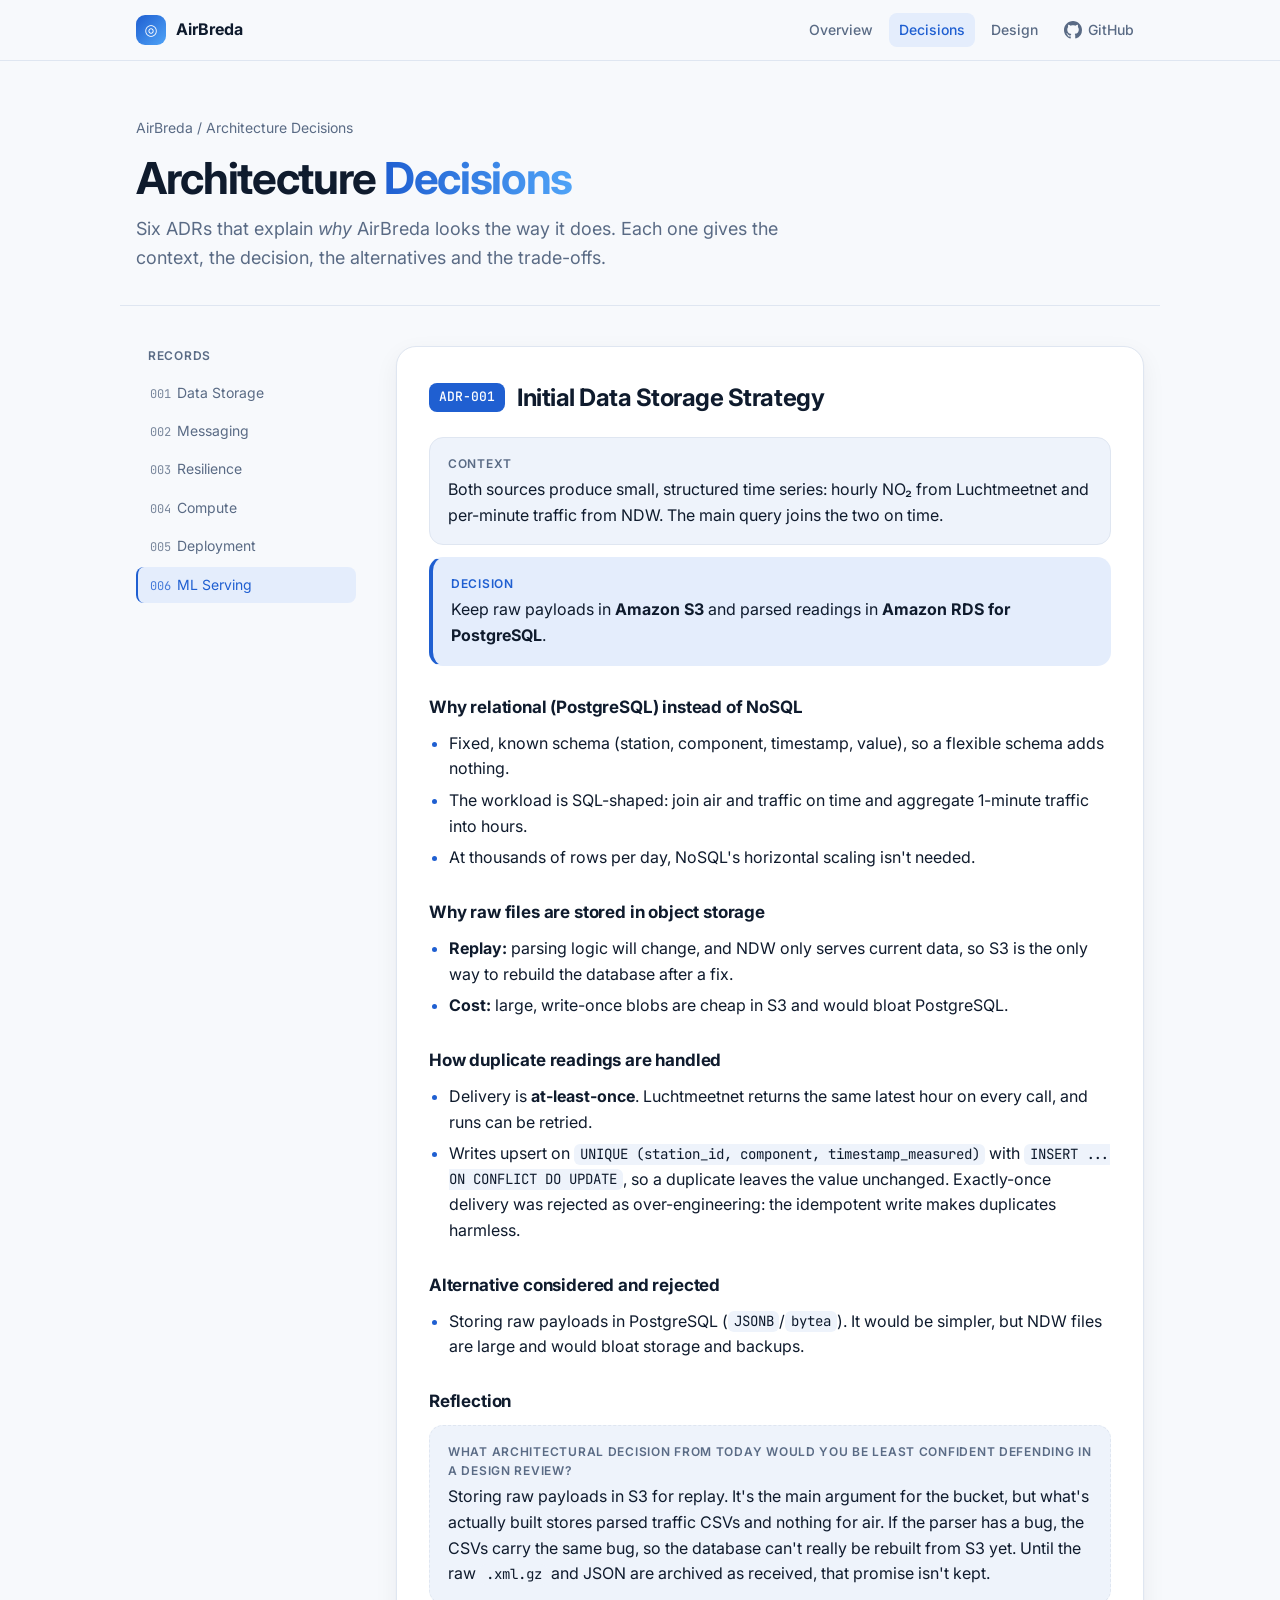
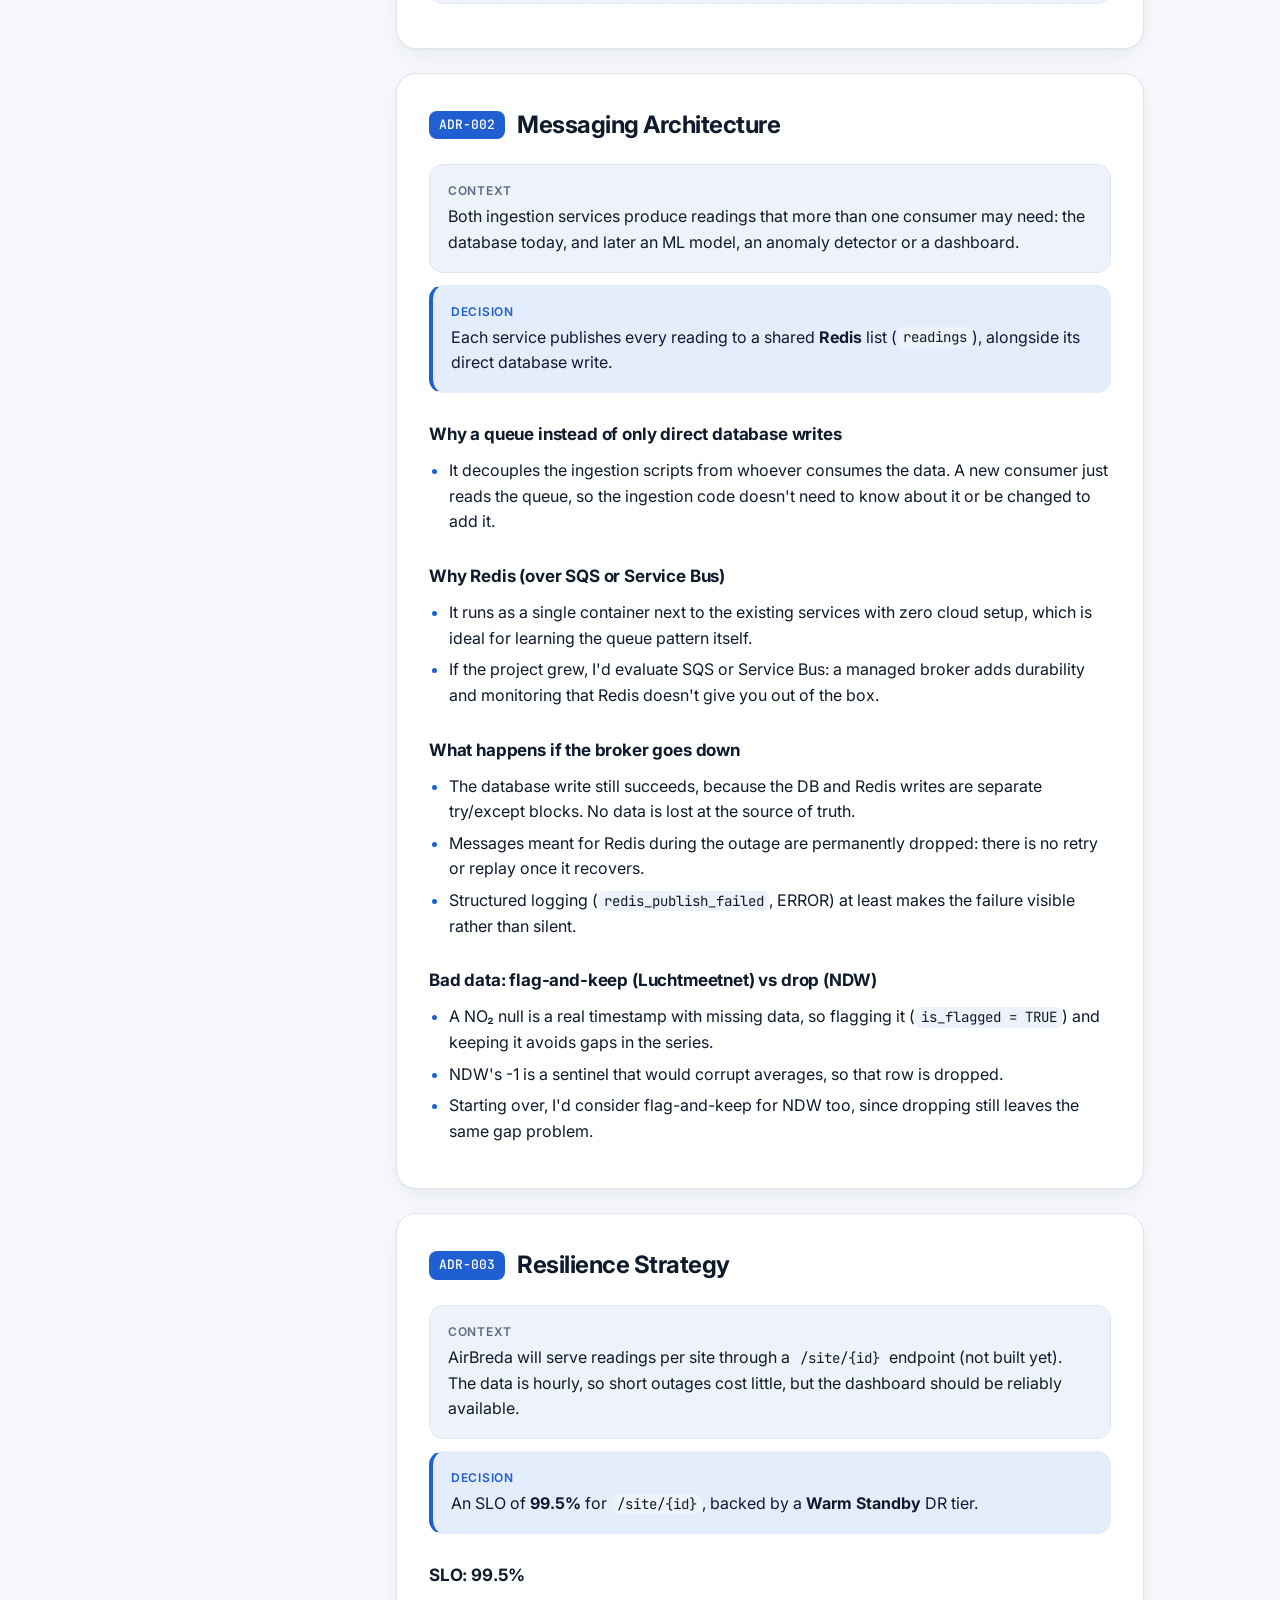
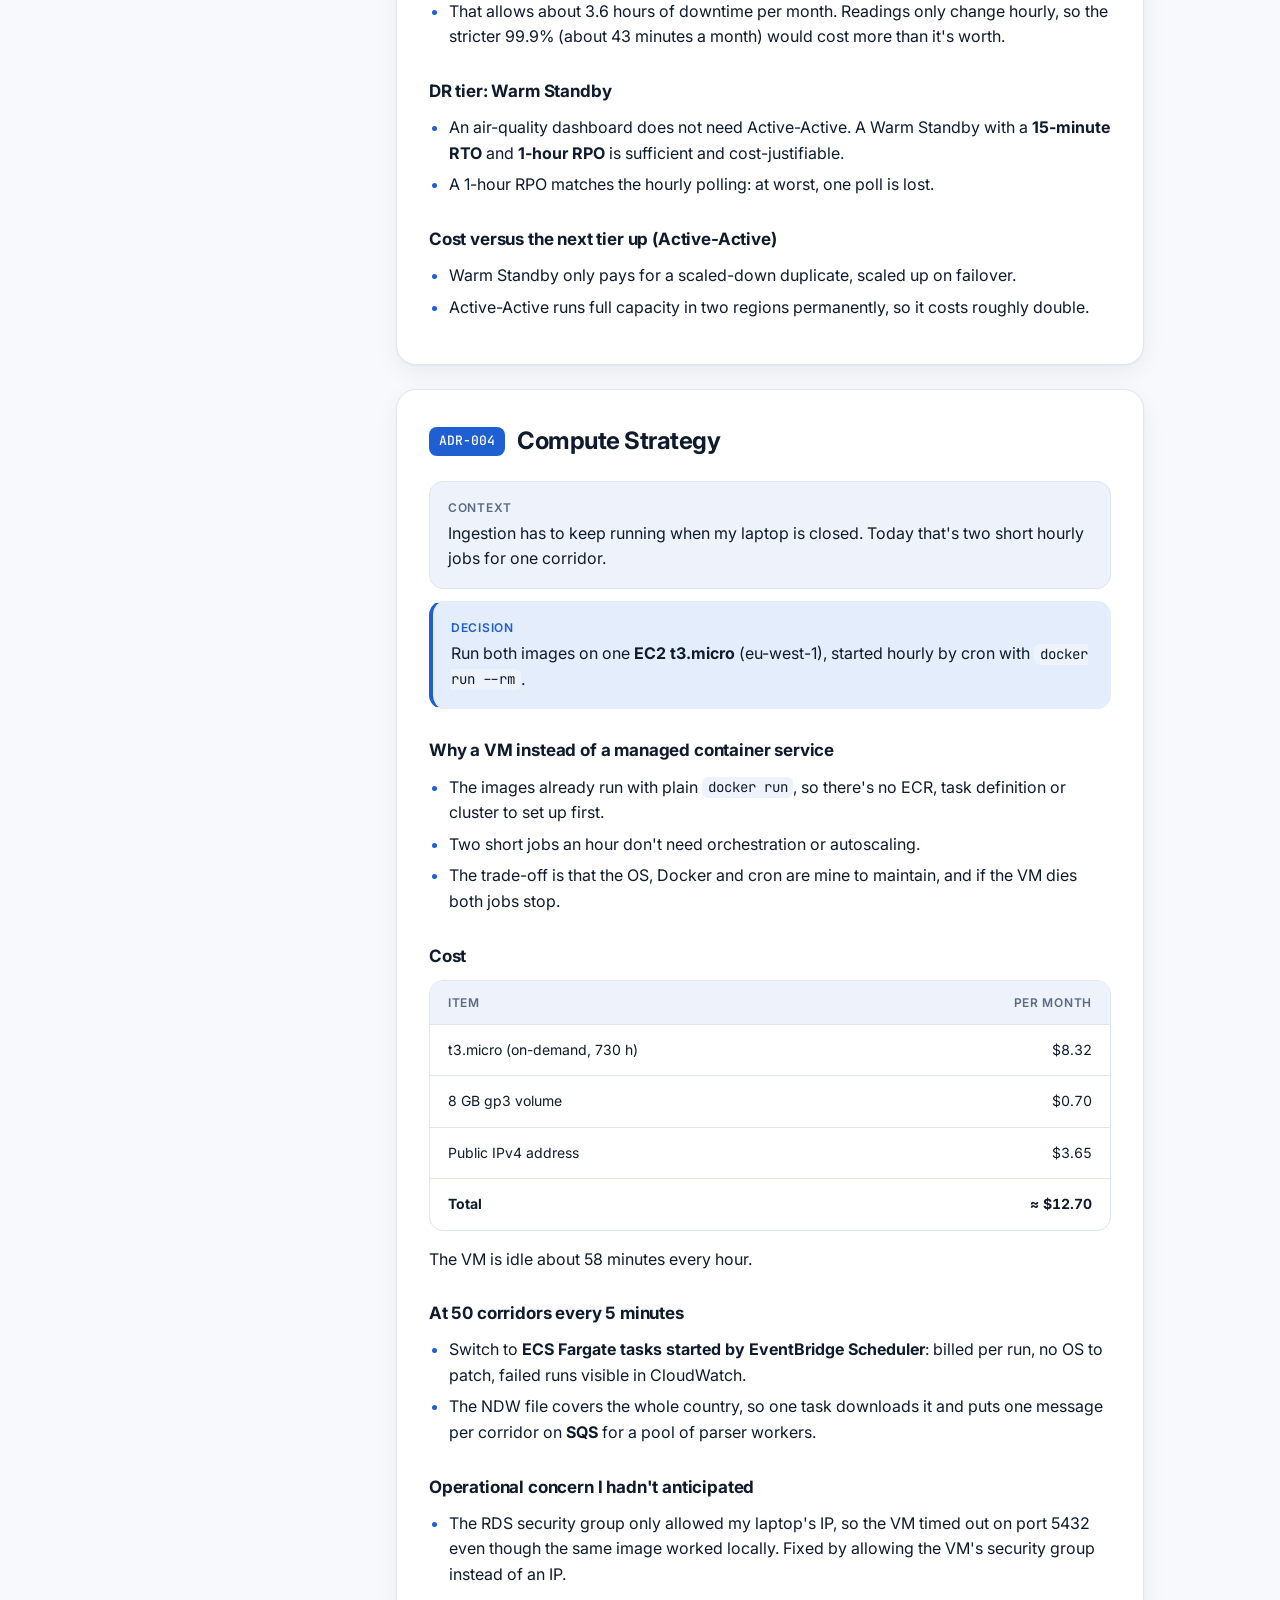
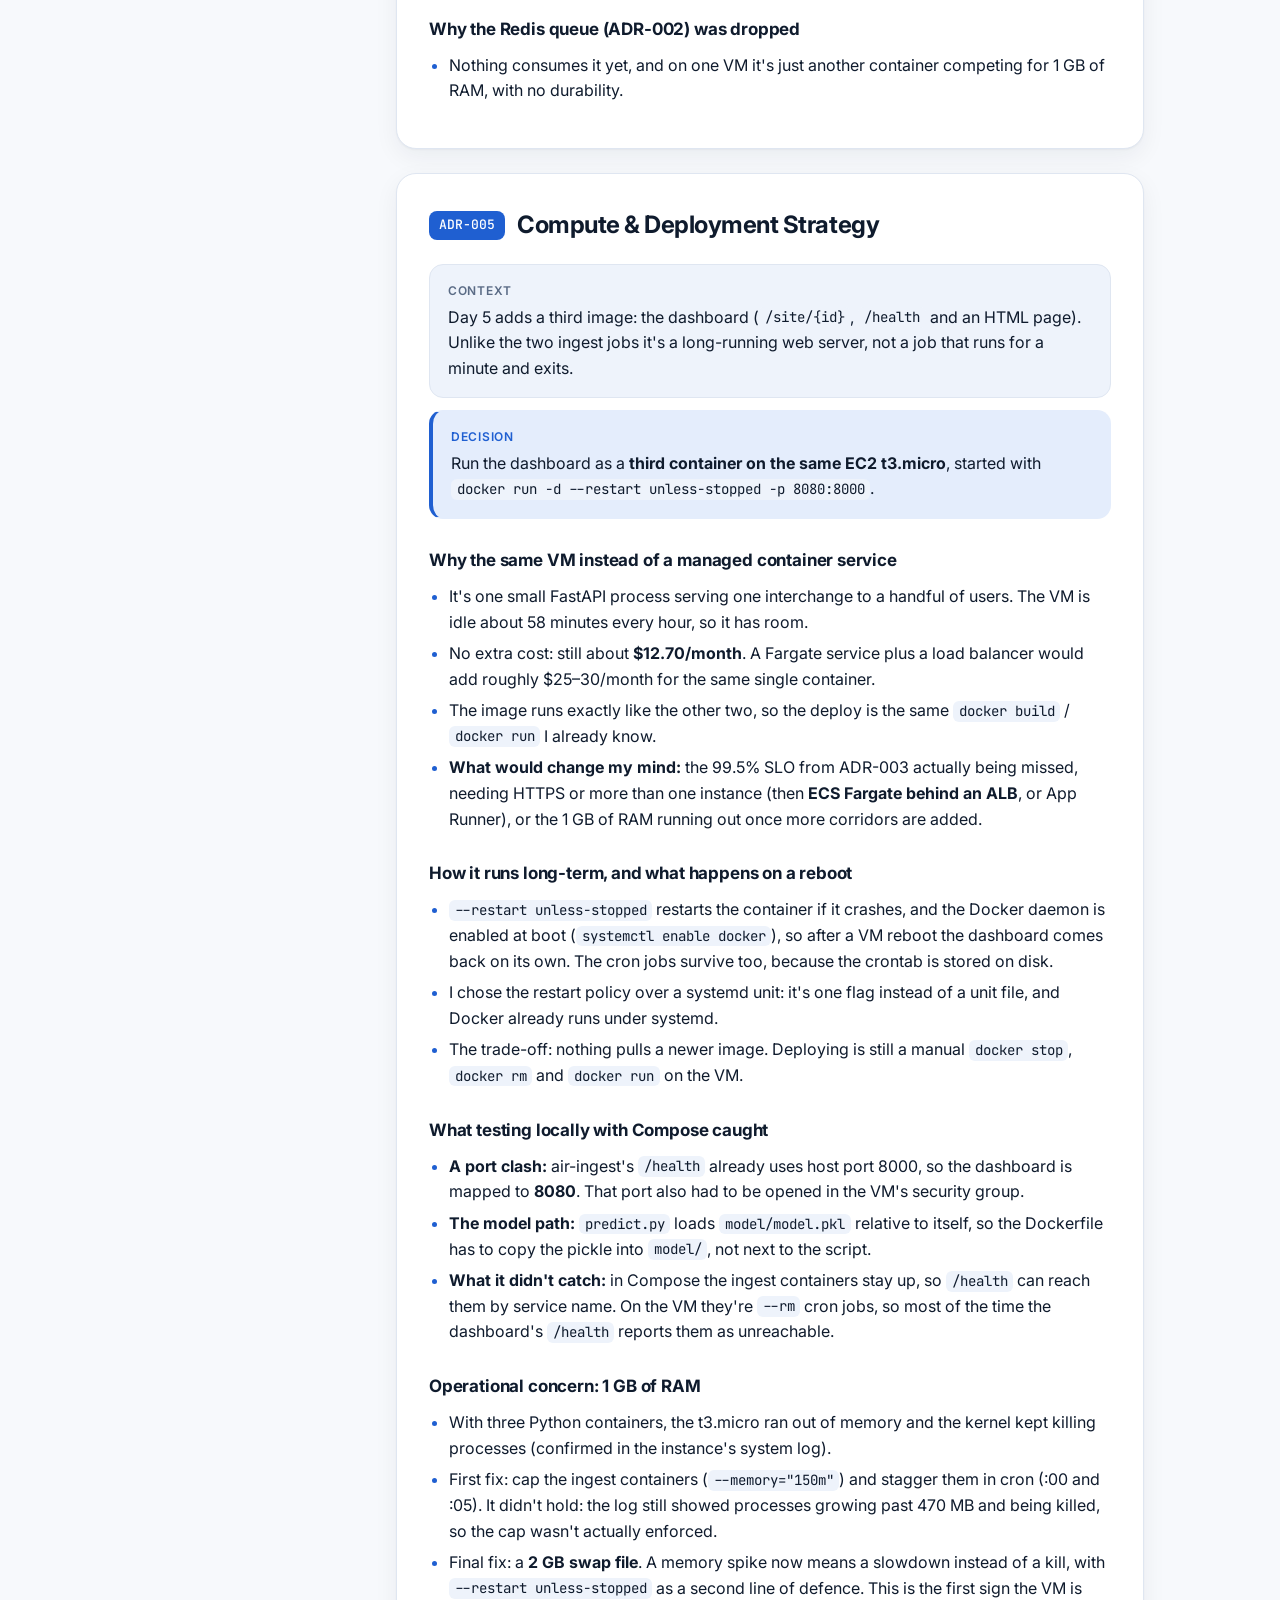
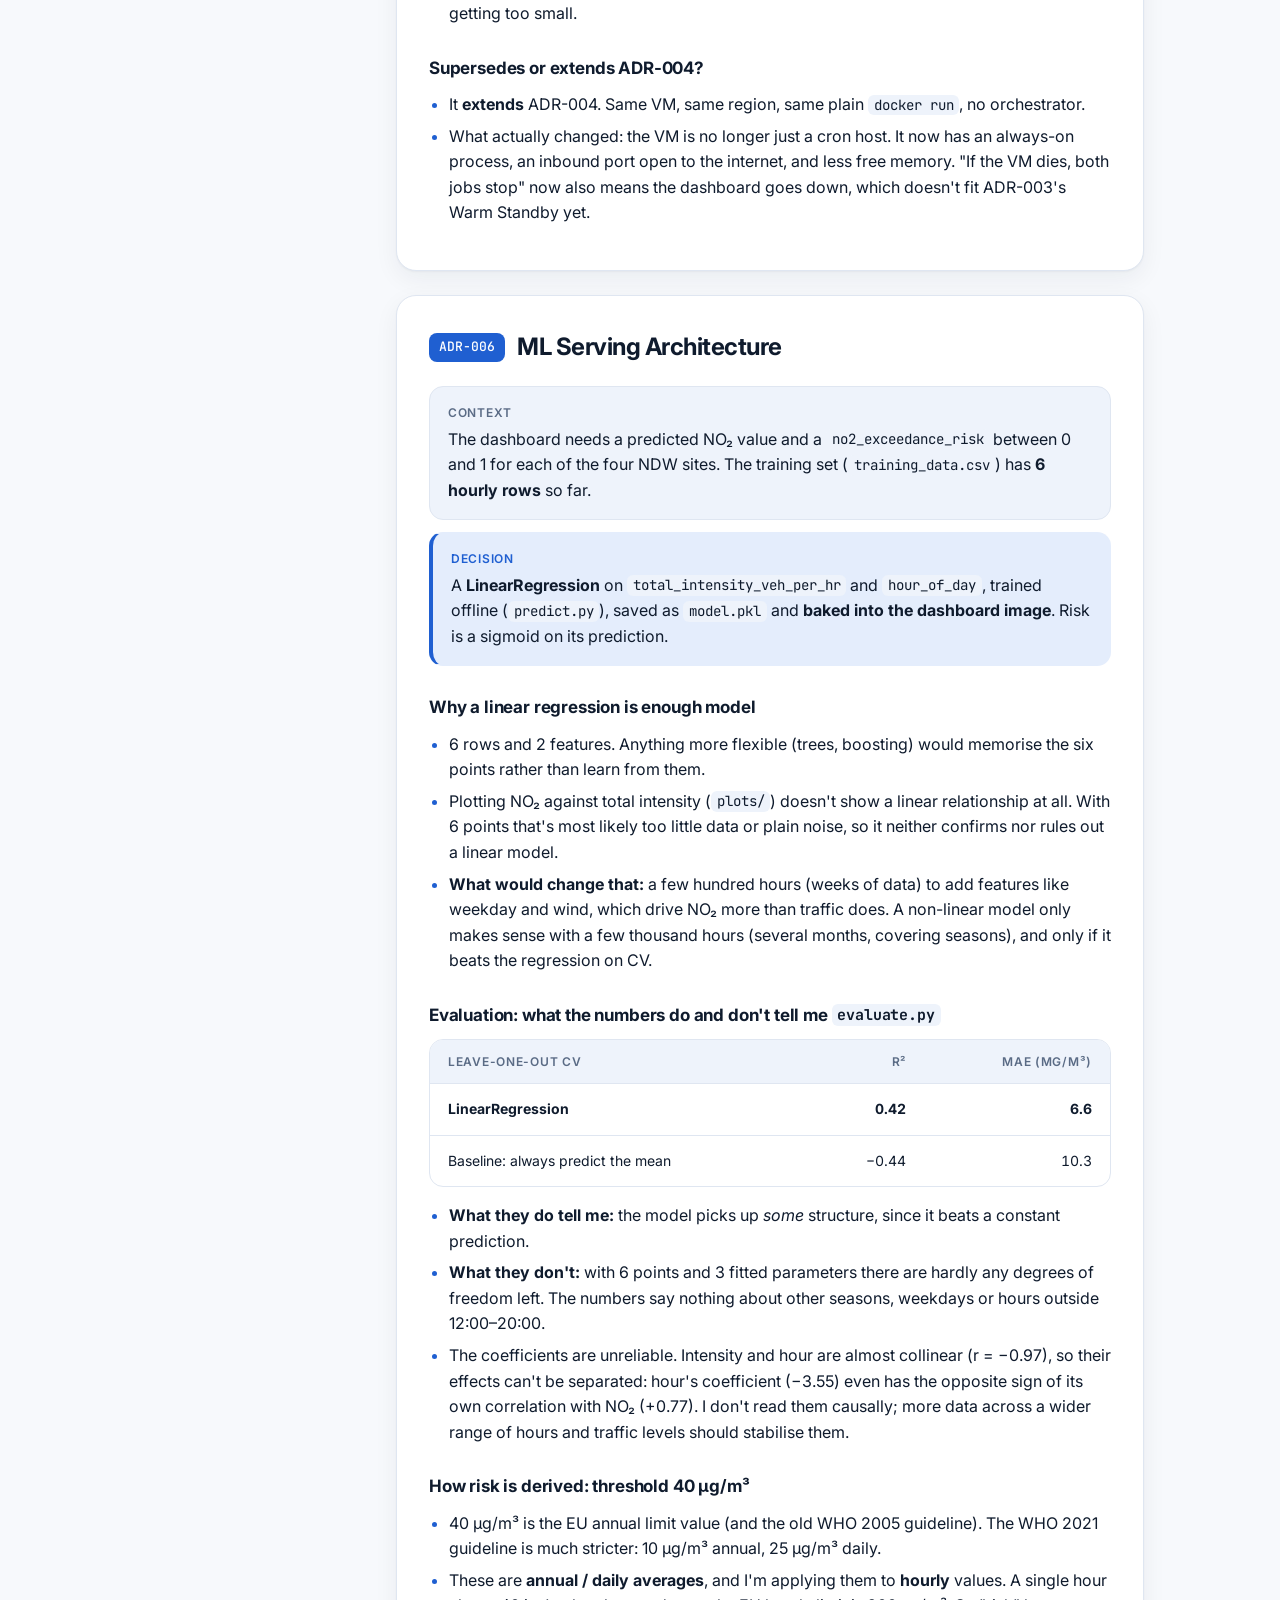
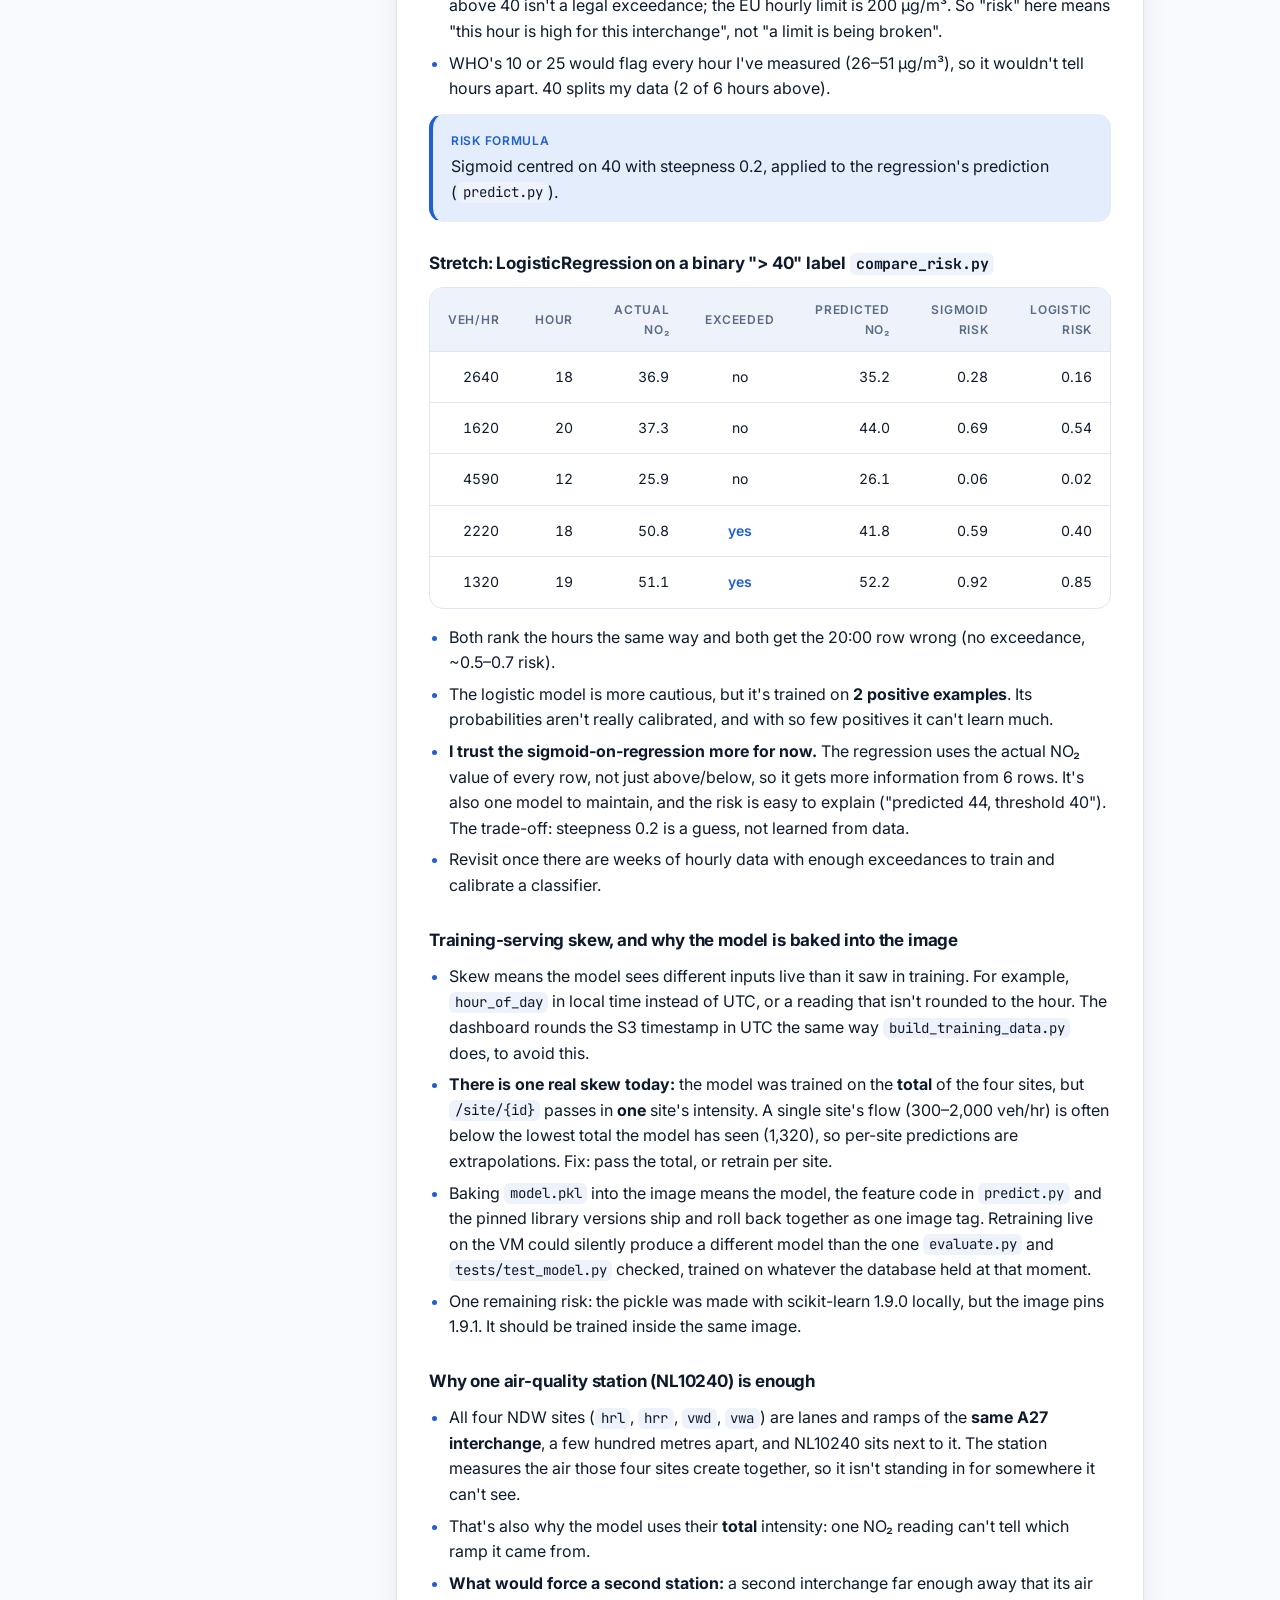
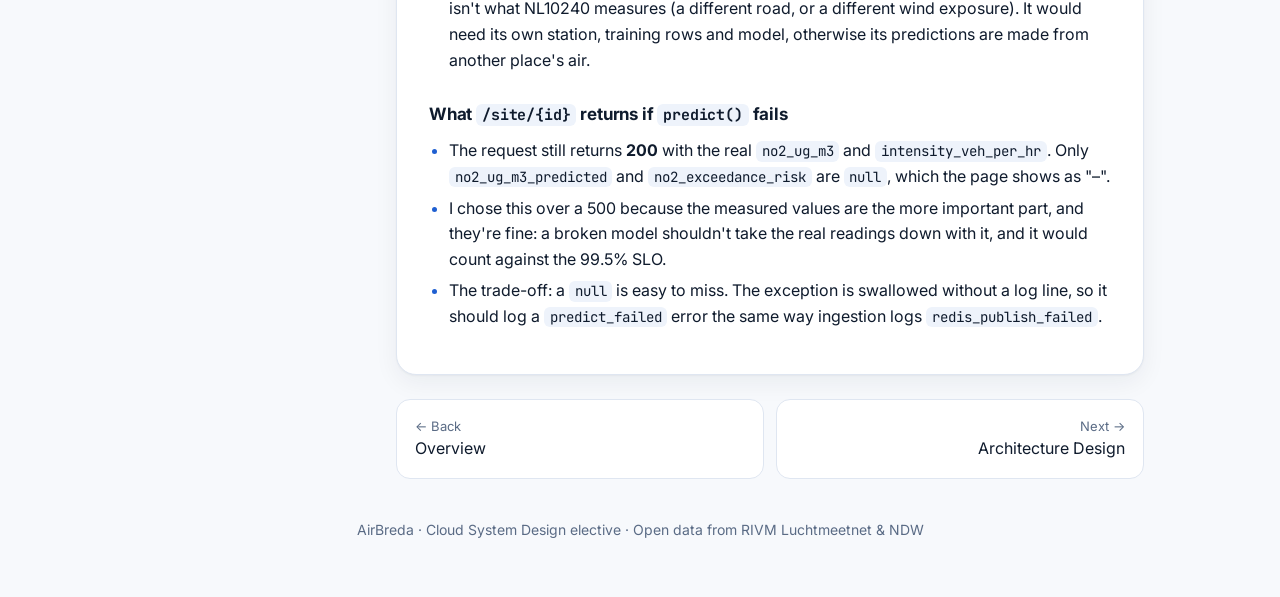
==== docs/architecture_descisions.html @ 3568130a "update docs" ====
<!doctype html>
<html lang="en">
<head>
  <meta charset="utf-8">
  <meta name="viewport" content="width=device-width, initial-scale=1">
  <title>AirBreda Architecture Decisions</title>
  <meta name="description" content="The six Architecture Decision Records behind AirBreda: storage, messaging, resilience, compute, deployment and ML serving.">
  <link rel="preconnect" href="https://fonts.googleapis.com">
  <link rel="preconnect" href="https://fonts.gstatic.com" crossorigin>
  <link href="https://fonts.googleapis.com/css2?family=Inter:wght@400;500;600;700&family=JetBrains+Mono:wght@400;500&display=swap" rel="stylesheet">
  <link rel="stylesheet" href="style.css">
</head>
<body>

<nav>
  <div class="wrap">
    <a class="brand" href="index.html"><span class="logo">◎</span> AirBreda</a>
    <div class="nav-links">
      <a class="hide-sm" href="index.html">Overview</a>
      <a class="hide-sm active" href="architecture_descisions.html">Decisions</a>
      <a class="hide-sm" href="architecture_design.html">Design</a>
      <a class="gh" href="https://github.com/SebastiaanBotter244915/system-design-cloud-platforms" aria-label="GitHub repository">
        <svg viewBox="0 0 16 16" aria-hidden="true"><path d="M8 0C3.58 0 0 3.58 0 8c0 3.54 2.29 6.53 5.47 7.59.4.07.55-.17.55-.38 0-.19-.01-.82-.01-1.49-2.01.37-2.53-.49-2.69-.94-.09-.23-.48-.94-.82-1.13-.28-.15-.68-.52-.01-.53.63-.01 1.08.58 1.23.82.72 1.21 1.87.87 2.33.66.07-.52.28-.87.51-1.07-1.78-.2-3.64-.89-3.64-3.95 0-.87.31-1.59.82-2.15-.08-.2-.36-1.02.08-2.12 0 0 .67-.21 2.2.82.64-.18 1.32-.27 2-.27.68 0 1.36.09 2 .27 1.53-1.04 2.2-.82 2.2-.82.44 1.1.16 1.92.08 2.12.51.56.82 1.27.82 2.15 0 3.07-1.87 3.75-3.65 3.95.29.25.54.73.54 1.48 0 1.07-.01 1.93-.01 2.2 0 .21.15.46.55.38A8.013 8.013 0 0016 8c0-4.42-3.58-8-8-8z"/></svg>
        GitHub
      </a>
    </div>
  </div>
</nav>

<header class="wrap page-hero">
  <div class="crumbs"><a href="index.html">AirBreda</a> / Architecture Decisions</div>
  <h1>Architecture <span>Decisions</span></h1>
  <p class="lede">Six ADRs that explain <em>why</em> AirBreda looks the way it does. Each one gives
    the context, the decision, the alternatives and the trade-offs.</p>
</header>

<main class="wrap layout">

  <aside class="toc">
    <p class="toc-title">Records</p>
    <a href="#adr-001"><span class="num">001</span>Data Storage</a>
    <a href="#adr-002"><span class="num">002</span>Messaging</a>
    <a href="#adr-003"><span class="num">003</span>Resilience</a>
    <a href="#adr-004"><span class="num">004</span>Compute</a>
    <a href="#adr-005"><span class="num">005</span>Deployment</a>
    <a href="#adr-006"><span class="num">006</span>ML Serving</a>
  </aside>

  <div>

    <!-- ADR-001 -->
    <article class="entry" id="adr-001">
      <div class="entry-head"><span class="badge">ADR-001</span><h2>Initial Data Storage Strategy</h2></div>

      <div class="callout"><span class="label">Context</span>
        Both sources produce small, structured time series: hourly NO₂ from Luchtmeetnet and per-minute
        traffic from NDW. The main query joins the two on time.</div>
      <div class="callout decision"><span class="label">Decision</span>
        Keep raw payloads in <b>Amazon S3</b> and parsed readings in <b>Amazon RDS for PostgreSQL</b>.</div>

      <h3>Why relational (PostgreSQL) instead of NoSQL</h3>
      <ul>
        <li>Fixed, known schema (station, component, timestamp, value), so a flexible schema adds nothing.</li>
        <li>The workload is SQL-shaped: join air and traffic on time and aggregate 1-minute traffic into hours.</li>
        <li>At thousands of rows per day, NoSQL's horizontal scaling isn't needed.</li>
      </ul>

      <h3>Why raw files are stored in object storage</h3>
      <ul>
        <li><b>Replay:</b> parsing logic will change, and NDW only serves current data, so S3 is the only way
          to rebuild the database after a fix.</li>
        <li><b>Cost:</b> large, write-once blobs are cheap in S3 and would bloat PostgreSQL.</li>
      </ul>

      <h3>How duplicate readings are handled</h3>
      <ul>
        <li>Delivery is <b>at-least-once</b>. Luchtmeetnet returns the same latest hour on every call, and runs
          can be retried.</li>
        <li>Writes upsert on <code>UNIQUE (station_id, component, timestamp_measured)</code> with
          <code>INSERT ... ON CONFLICT DO UPDATE</code>, so a duplicate leaves the value unchanged. Exactly-once
          delivery was rejected as over-engineering: the idempotent write makes duplicates harmless.</li>
      </ul>

      <h3>Alternative considered and rejected</h3>
      <ul>
        <li>Storing raw payloads in PostgreSQL (<code>JSONB</code>/<code>bytea</code>). It would be simpler, but
          NDW files are large and would bloat storage and backups.</li>
      </ul>

      <h3>Reflection</h3>
      <div class="callout reflect"><span class="label">What architectural decision from today would you be least confident defending in a design review?</span>
        Storing raw payloads in S3 for replay. It's the main argument for the bucket, but what's actually built
        stores parsed traffic CSVs and nothing for air. If the parser has a bug, the CSVs carry the same bug, so
        the database can't really be rebuilt from S3 yet. Until the raw <code>.xml.gz</code> and JSON are
        archived as received, that promise isn't kept.</div>
    </article>

    <!-- ADR-002 -->
    <article class="entry" id="adr-002">
      <div class="entry-head"><span class="badge">ADR-002</span><h2>Messaging Architecture</h2></div>

      <div class="callout"><span class="label">Context</span>
        Both ingestion services produce readings that more than one consumer may need: the database today,
        and later an ML model, an anomaly detector or a dashboard.</div>
      <div class="callout decision"><span class="label">Decision</span>
        Each service publishes every reading to a shared <b>Redis</b> list (<code>readings</code>), alongside
        its direct database write.</div>

      <h3>Why a queue instead of only direct database writes</h3>
      <ul>
        <li>It decouples the ingestion scripts from whoever consumes the data. A new consumer just reads the
          queue, so the ingestion code doesn't need to know about it or be changed to add it.</li>
      </ul>

      <h3>Why Redis (over SQS or Service Bus)</h3>
      <ul>
        <li>It runs as a single container next to the existing services with zero cloud setup, which is ideal
          for learning the queue pattern itself.</li>
        <li>If the project grew, I'd evaluate SQS or Service Bus: a managed broker adds durability and
          monitoring that Redis doesn't give you out of the box.</li>
      </ul>

      <h3>What happens if the broker goes down</h3>
      <ul>
        <li>The database write still succeeds, because the DB and Redis writes are separate try/except blocks.
          No data is lost at the source of truth.</li>
        <li>Messages meant for Redis during the outage are permanently dropped: there is no retry or replay once
          it recovers.</li>
        <li>Structured logging (<code>redis_publish_failed</code>, ERROR) at least makes the failure visible
          rather than silent.</li>
      </ul>

      <h3>Bad data: flag-and-keep (Luchtmeetnet) vs drop (NDW)</h3>
      <ul>
        <li>A NO₂ null is a real timestamp with missing data, so flagging it (<code>is_flagged = TRUE</code>)
          and keeping it avoids gaps in the series.</li>
        <li>NDW's -1 is a sentinel that would corrupt averages, so that row is dropped.</li>
        <li>Starting over, I'd consider flag-and-keep for NDW too, since dropping still leaves the same gap
          problem.</li>
      </ul>
    </article>

    <!-- ADR-003 -->
    <article class="entry" id="adr-003">
      <div class="entry-head"><span class="badge">ADR-003</span><h2>Resilience Strategy</h2></div>

      <div class="callout"><span class="label">Context</span>
        AirBreda will serve readings per site through a <code>/site/{id}</code> endpoint (not built yet). The
        data is hourly, so short outages cost little, but the dashboard should be reliably available.</div>
      <div class="callout decision"><span class="label">Decision</span>
        An SLO of <b>99.5%</b> for <code>/site/{id}</code>, backed by a <b>Warm Standby</b> DR tier.</div>

      <h3>SLO: 99.5%</h3>
      <ul>
        <li>That allows about 3.6 hours of downtime per month. Readings only change hourly, so the stricter
          99.9% (about 43 minutes a month) would cost more than it's worth.</li>
      </ul>

      <h3>DR tier: Warm Standby</h3>
      <ul>
        <li>An air-quality dashboard does not need Active-Active. A Warm Standby with a <b>15-minute RTO</b> and
          <b>1-hour RPO</b> is sufficient and cost-justifiable.</li>
        <li>A 1-hour RPO matches the hourly polling: at worst, one poll is lost.</li>
      </ul>

      <h3>Cost versus the next tier up (Active-Active)</h3>
      <ul>
        <li>Warm Standby only pays for a scaled-down duplicate, scaled up on failover.</li>
        <li>Active-Active runs full capacity in two regions permanently, so it costs roughly double.</li>
      </ul>
    </article>

    <!-- ADR-004 -->
    <article class="entry" id="adr-004">
      <div class="entry-head"><span class="badge">ADR-004</span><h2>Compute Strategy</h2></div>

      <div class="callout"><span class="label">Context</span>
        Ingestion has to keep running when my laptop is closed. Today that's two short hourly jobs for one
        corridor.</div>
      <div class="callout decision"><span class="label">Decision</span>
        Run both images on one <b>EC2 t3.micro</b> (eu-west-1), started hourly by cron with
        <code>docker run --rm</code>.</div>

      <h3>Why a VM instead of a managed container service</h3>
      <ul>
        <li>The images already run with plain <code>docker run</code>, so there's no ECR, task definition or
          cluster to set up first.</li>
        <li>Two short jobs an hour don't need orchestration or autoscaling.</li>
        <li>The trade-off is that the OS, Docker and cron are mine to maintain, and if the VM dies both jobs
          stop.</li>
      </ul>

      <h3>Cost</h3>
      <div class="table-wrap">
        <table>
          <thead><tr><th>Item</th><th class="r">Per month</th></tr></thead>
          <tbody>
            <tr><td>t3.micro (on-demand, 730 h)</td><td class="r">$8.32</td></tr>
            <tr><td>8 GB gp3 volume</td><td class="r">$0.70</td></tr>
            <tr><td>Public IPv4 address</td><td class="r">$3.65</td></tr>
            <tr><td><b>Total</b></td><td class="r"><b>≈ $12.70</b></td></tr>
          </tbody>
        </table>
      </div>
      <p>The VM is idle about 58 minutes every hour.</p>

      <h3>At 50 corridors every 5 minutes</h3>
      <ul>
        <li>Switch to <b>ECS Fargate tasks started by EventBridge Scheduler</b>: billed per run, no OS to patch,
          failed runs visible in CloudWatch.</li>
        <li>The NDW file covers the whole country, so one task downloads it and puts one message per corridor on
          <b>SQS</b> for a pool of parser workers.</li>
      </ul>

      <h3>Operational concern I hadn't anticipated</h3>
      <ul>
        <li>The RDS security group only allowed my laptop's IP, so the VM timed out on port 5432 even though the
          same image worked locally. Fixed by allowing the VM's security group instead of an IP.</li>
      </ul>

      <h3>Why the Redis queue (ADR-002) was dropped</h3>
      <ul>
        <li>Nothing consumes it yet, and on one VM it's just another container competing for 1 GB of RAM, with
          no durability.</li>
      </ul>
    </article>

    <!-- ADR-005 -->
    <article class="entry" id="adr-005">
      <div class="entry-head"><span class="badge">ADR-005</span><h2>Compute &amp; Deployment Strategy</h2></div>

      <div class="callout"><span class="label">Context</span>
        Day 5 adds a third image: the dashboard (<code>/site/{id}</code>, <code>/health</code> and an HTML
        page). Unlike the two ingest jobs it's a long-running web server, not a job that runs for a minute and
        exits.</div>
      <div class="callout decision"><span class="label">Decision</span>
        Run the dashboard as a <b>third container on the same EC2 t3.micro</b>, started with
        <code>docker run -d --restart unless-stopped -p 8080:8000</code>.</div>

      <h3>Why the same VM instead of a managed container service</h3>
      <ul>
        <li>It's one small FastAPI process serving one interchange to a handful of users. The VM is idle about
          58 minutes every hour, so it has room.</li>
        <li>No extra cost: still about <b>$12.70/month</b>. A Fargate service plus a load balancer would add
          roughly $25–30/month for the same single container.</li>
        <li>The image runs exactly like the other two, so the deploy is the same <code>docker build</code> /
          <code>docker run</code> I already know.</li>
        <li><b>What would change my mind:</b> the 99.5% SLO from ADR-003 actually being missed, needing HTTPS or
          more than one instance (then <b>ECS Fargate behind an ALB</b>, or App Runner), or the 1 GB of RAM
          running out once more corridors are added.</li>
      </ul>

      <h3>How it runs long-term, and what happens on a reboot</h3>
      <ul>
        <li><code>--restart unless-stopped</code> restarts the container if it crashes, and the Docker daemon is
          enabled at boot (<code>systemctl enable docker</code>), so after a VM reboot the dashboard comes back on
          its own. The cron jobs survive too, because the crontab is stored on disk.</li>
        <li>I chose the restart policy over a systemd unit: it's one flag instead of a unit file, and Docker
          already runs under systemd.</li>
        <li>The trade-off: nothing pulls a newer image. Deploying is still a manual <code>docker stop</code>,
          <code>docker rm</code> and <code>docker run</code> on the VM.</li>
      </ul>

      <h3>What testing locally with Compose caught</h3>
      <ul>
        <li><b>A port clash:</b> air-ingest's <code>/health</code> already uses host port 8000, so the dashboard
          is mapped to <b>8080</b>. That port also had to be opened in the VM's security group.</li>
        <li><b>The model path:</b> <code>predict.py</code> loads <code>model/model.pkl</code> relative to itself,
          so the Dockerfile has to copy the pickle into <code>model/</code>, not next to the script.</li>
        <li><b>What it didn't catch:</b> in Compose the ingest containers stay up, so <code>/health</code> can
          reach them by service name. On the VM they're <code>--rm</code> cron jobs, so most of the time the
          dashboard's <code>/health</code> reports them as unreachable.</li>
      </ul>

      <h3>Operational concern: 1 GB of RAM</h3>
      <ul>
        <li>With three Python containers, the t3.micro ran out of memory and the kernel kept killing processes
          (confirmed in the instance's system log).</li>
        <li>First fix: cap the ingest containers (<code>--memory="150m"</code>) and stagger them in cron (:00 and
          :05). It didn't hold: the log still showed processes growing past 470 MB and being killed, so the cap
          wasn't actually enforced.</li>
        <li>Final fix: a <b>2 GB swap file</b>. A memory spike now means a slowdown instead of a kill, with
          <code>--restart unless-stopped</code> as a second line of defence. This is the first sign the VM is
          getting too small.</li>
      </ul>

      <h3>Supersedes or extends ADR-004?</h3>
      <ul>
        <li>It <b>extends</b> ADR-004. Same VM, same region, same plain <code>docker run</code>, no
          orchestrator.</li>
        <li>What actually changed: the VM is no longer just a cron host. It now has an always-on process, an
          inbound port open to the internet, and less free memory. "If the VM dies, both jobs stop" now also
          means the dashboard goes down, which doesn't fit ADR-003's Warm Standby yet.</li>
      </ul>
    </article>

    <!-- ADR-006 -->
    <article class="entry" id="adr-006">
      <div class="entry-head"><span class="badge">ADR-006</span><h2>ML Serving Architecture</h2></div>

      <div class="callout"><span class="label">Context</span>
        The dashboard needs a predicted NO₂ value and a <code>no2_exceedance_risk</code> between 0 and 1 for
        each of the four NDW sites. The training set (<code>training_data.csv</code>) has <b>6 hourly rows</b>
        so far.</div>
      <div class="callout decision"><span class="label">Decision</span>
        A <b>LinearRegression</b> on <code>total_intensity_veh_per_hr</code> and <code>hour_of_day</code>,
        trained offline (<code>predict.py</code>), saved as <code>model.pkl</code> and <b>baked into the
        dashboard image</b>. Risk is a sigmoid on its prediction.</div>

      <h3>Why a linear regression is enough model</h3>
      <ul>
        <li>6 rows and 2 features. Anything more flexible (trees, boosting) would memorise the six points rather
          than learn from them.</li>
        <li>Plotting NO₂ against total intensity (<code>plots/</code>) doesn't show a linear relationship at all.
          With 6 points that's most likely too little data or plain noise, so it neither confirms nor rules out a
          linear model.</li>
        <li><b>What would change that:</b> a few hundred hours (weeks of data) to add features like weekday and
          wind, which drive NO₂ more than traffic does. A non-linear model only makes sense with a few thousand
          hours (several months, covering seasons), and only if it beats the regression on CV.</li>
      </ul>

      <h3>Evaluation: what the numbers do and don't tell me <code>evaluate.py</code></h3>
      <div class="table-wrap">
        <table>
          <thead><tr><th>Leave-one-out CV</th><th class="r">R²</th><th class="r">MAE (µg/m³)</th></tr></thead>
          <tbody>
            <tr><td><b>LinearRegression</b></td><td class="r"><b>0.42</b></td><td class="r"><b>6.6</b></td></tr>
            <tr><td>Baseline: always predict the mean</td><td class="r">−0.44</td><td class="r">10.3</td></tr>
          </tbody>
        </table>
      </div>
      <ul>
        <li><b>What they do tell me:</b> the model picks up <em>some</em> structure, since it beats a constant
          prediction.</li>
        <li><b>What they don't:</b> with 6 points and 3 fitted parameters there are hardly any degrees of freedom
          left. The numbers say nothing about other seasons, weekdays or hours outside 12:00–20:00.</li>
        <li>The coefficients are unreliable. Intensity and hour are almost collinear (r = −0.97), so their
          effects can't be separated: hour's coefficient (−3.55) even has the opposite sign of its own
          correlation with NO₂ (+0.77). I don't read them causally; more data across a wider range of hours and
          traffic levels should stabilise them.</li>
      </ul>

      <h3>How risk is derived: threshold 40 µg/m³</h3>
      <ul>
        <li>40 µg/m³ is the EU annual limit value (and the old WHO 2005 guideline). The WHO 2021 guideline is
          much stricter: 10 µg/m³ annual, 25 µg/m³ daily.</li>
        <li>These are <b>annual / daily averages</b>, and I'm applying them to <b>hourly</b> values. A single
          hour above 40 isn't a legal exceedance; the EU hourly limit is 200 µg/m³. So "risk" here means "this
          hour is high for this interchange", not "a limit is being broken".</li>
        <li>WHO's 10 or 25 would flag every hour I've measured (26–51 µg/m³), so it wouldn't tell hours apart.
          40 splits my data (2 of 6 hours above).</li>
      </ul>
      <div class="callout decision"><span class="label">Risk formula</span>
        Sigmoid centred on 40 with steepness 0.2, applied to the regression's prediction
        (<code>predict.py</code>).</div>

      <h3>Stretch: LogisticRegression on a binary "&gt; 40" label <code>compare_risk.py</code></h3>
      <div class="table-wrap">
        <table>
          <thead><tr><th class="r">veh/hr</th><th class="r">hour</th><th class="r">actual NO₂</th><th class="c">exceeded</th><th class="r">predicted NO₂</th><th class="r">sigmoid risk</th><th class="r">logistic risk</th></tr></thead>
          <tbody>
            <tr><td class="r">2640</td><td class="r">18</td><td class="r">36.9</td><td class="c">no</td><td class="r">35.2</td><td class="r">0.28</td><td class="r">0.16</td></tr>
            <tr><td class="r">1620</td><td class="r">20</td><td class="r">37.3</td><td class="c">no</td><td class="r">44.0</td><td class="r">0.69</td><td class="r">0.54</td></tr>
            <tr><td class="r">4590</td><td class="r">12</td><td class="r">25.9</td><td class="c">no</td><td class="r">26.1</td><td class="r">0.06</td><td class="r">0.02</td></tr>
            <tr><td class="r">2220</td><td class="r">18</td><td class="r">50.8</td><td class="c yes">yes</td><td class="r">41.8</td><td class="r">0.59</td><td class="r">0.40</td></tr>
            <tr><td class="r">1320</td><td class="r">19</td><td class="r">51.1</td><td class="c yes">yes</td><td class="r">52.2</td><td class="r">0.92</td><td class="r">0.85</td></tr>
          </tbody>
        </table>
      </div>
      <ul>
        <li>Both rank the hours the same way and both get the 20:00 row wrong (no exceedance, ~0.5–0.7 risk).</li>
        <li>The logistic model is more cautious, but it's trained on <b>2 positive examples</b>. Its
          probabilities aren't really calibrated, and with so few positives it can't learn much.</li>
        <li><b>I trust the sigmoid-on-regression more for now.</b> The regression uses the actual NO₂ value of
          every row, not just above/below, so it gets more information from 6 rows. It's also one model to
          maintain, and the risk is easy to explain ("predicted 44, threshold 40"). The trade-off: steepness 0.2
          is a guess, not learned from data.</li>
        <li>Revisit once there are weeks of hourly data with enough exceedances to train and calibrate a
          classifier.</li>
      </ul>

      <h3>Training-serving skew, and why the model is baked into the image</h3>
      <ul>
        <li>Skew means the model sees different inputs live than it saw in training. For example,
          <code>hour_of_day</code> in local time instead of UTC, or a reading that isn't rounded to the hour. The
          dashboard rounds the S3 timestamp in UTC the same way <code>build_training_data.py</code> does, to avoid
          this.</li>
        <li><b>There is one real skew today:</b> the model was trained on the <b>total</b> of the four sites, but
          <code>/site/{id}</code> passes in <b>one</b> site's intensity. A single site's flow (300–2,000 veh/hr)
          is often below the lowest total the model has seen (1,320), so per-site predictions are extrapolations.
          Fix: pass the total, or retrain per site.</li>
        <li>Baking <code>model.pkl</code> into the image means the model, the feature code in
          <code>predict.py</code> and the pinned library versions ship and roll back together as one image tag.
          Retraining live on the VM could silently produce a different model than the one
          <code>evaluate.py</code> and <code>tests/test_model.py</code> checked, trained on whatever the database
          held at that moment.</li>
        <li>One remaining risk: the pickle was made with scikit-learn 1.9.0 locally, but the image pins 1.9.1. It
          should be trained inside the same image.</li>
      </ul>

      <h3>Why one air-quality station (NL10240) is enough</h3>
      <ul>
        <li>All four NDW sites (<code>hrl</code>, <code>hrr</code>, <code>vwd</code>, <code>vwa</code>) are lanes
          and ramps of the <b>same A27 interchange</b>, a few hundred metres apart, and NL10240 sits next to it.
          The station measures the air those four sites create together, so it isn't standing in for somewhere it
          can't see.</li>
        <li>That's also why the model uses their <b>total</b> intensity: one NO₂ reading can't tell which ramp it
          came from.</li>
        <li><b>What would force a second station:</b> a second interchange far enough away that its air isn't
          what NL10240 measures (a different road, or a different wind exposure). It would need its own station,
          training rows and model, otherwise its predictions are made from another place's air.</li>
      </ul>

      <h3>What <code>/site/{id}</code> returns if <code>predict()</code> fails</h3>
      <ul>
        <li>The request still returns <b>200</b> with the real <code>no2_ug_m3</code> and
          <code>intensity_veh_per_hr</code>. Only <code>no2_ug_m3_predicted</code> and
          <code>no2_exceedance_risk</code> are <code>null</code>, which the page shows as "–".</li>
        <li>I chose this over a 500 because the measured values are the more important part, and they're fine: a
          broken model shouldn't take the real readings down with it, and it would count against the 99.5%
          SLO.</li>
        <li>The trade-off: a <code>null</code> is easy to miss. The exception is swallowed without a log line, so
          it should log a <code>predict_failed</code> error the same way ingestion logs
          <code>redis_publish_failed</code>.</li>
      </ul>
    </article>

    <div class="pager">
      <a href="index.html"><small>← Back</small>Overview</a>
      <a class="next" href="architecture_design.html"><small>Next →</small>Architecture Design</a>
    </div>

  </div>
</main>

<footer>
  <div class="wrap">AirBreda · Cloud System Design elective · Open data from RIVM Luchtmeetnet &amp; NDW</div>
</footer>

<script>
  // Highlight the record that is currently in view in the side navigation.
  const links = [...document.querySelectorAll(".toc a")];
  const observer = new IntersectionObserver(entries => {
    entries.forEach(e => {
      if (e.isIntersecting) {
        links.forEach(a => a.classList.toggle("on", a.getAttribute("href") === "#" + e.target.id));
      }
    });
  }, { rootMargin: "-20% 0px -70% 0px" });
  document.querySelectorAll(".entry").forEach(el => observer.observe(el));
</script>

</body>
</html>
---- docs/style.css ----
/* AirBreda — shared styles for index.html and the two architecture pages */

:root {
  --bg: #f7f9fc;
  --surface: #ffffff;
  --surface-2: #eef3fb;
  --border: #dfe6f1;
  --text: #0f1b2d;
  --muted: #5a6b85;
  --blue: #1f5fd1;
  --blue-strong: #1748a3;
  --blue-soft: #e4edfc;
  --shadow: 0 1px 2px rgba(15, 27, 45, .04), 0 8px 24px rgba(15, 27, 45, .06);
}
@media (prefers-color-scheme: dark) {
  :root:not([data-theme="light"]) {
    --bg: #0b1220;
    --surface: #121b2e;
    --surface-2: #17233b;
    --border: #24324d;
    --text: #e6edf8;
    --muted: #93a3bd;
    --blue: #5b95f5;
    --blue-strong: #8ab4ff;
    --blue-soft: #1a2a48;
    --shadow: 0 1px 2px rgba(0, 0, 0, .3), 0 8px 24px rgba(0, 0, 0, .25);
  }
}
:root[data-theme="dark"] {
  --bg: #0b1220; --surface: #121b2e; --surface-2: #17233b; --border: #24324d;
  --text: #e6edf8; --muted: #93a3bd; --blue: #5b95f5; --blue-strong: #8ab4ff;
  --blue-soft: #1a2a48; --shadow: 0 1px 2px rgba(0,0,0,.3), 0 8px 24px rgba(0,0,0,.25);
}

* { box-sizing: border-box; }
html { scroll-behavior: smooth; }
body {
  margin: 0;
  background: var(--bg);
  color: var(--text);
  font: 16px/1.6 "Inter", system-ui, -apple-system, "Segoe UI", sans-serif;
  -webkit-font-smoothing: antialiased;
}
a { color: var(--blue); text-decoration: none; }
a:hover { color: var(--blue-strong); }
code { font-family: "JetBrains Mono", ui-monospace, monospace; font-size: .88em;
       background: var(--surface-2); padding: .1em .4em; border-radius: 6px; }

.wrap { max-width: 1040px; margin: 0 auto; padding: 0 16px; }

/* Nav */
nav { position: sticky; top: 0; z-index: 10; backdrop-filter: blur(10px);
      background: color-mix(in srgb, var(--bg) 82%, transparent);
      border-bottom: 1px solid var(--border); }
nav .wrap { display: flex; align-items: center; justify-content: space-between; height: 60px; }
.brand { display: flex; align-items: center; gap: 10px; font-weight: 700; color: var(--text); }
.logo { width: 30px; height: 30px; border-radius: 9px; display: grid; place-items: center;
        background: linear-gradient(135deg, var(--blue), #4fa3f7); color: #fff; font-size: 15px; }
.nav-links { display: flex; gap: 6px; align-items: center; }
.nav-links a { color: var(--muted); font-size: 14px; font-weight: 500; padding: 6px 10px; border-radius: 8px; }
.nav-links a:hover { color: var(--text); background: var(--surface-2); }
.gh { display: inline-flex; align-items: center; gap: 6px; }
.gh svg { width: 18px; height: 18px; fill: currentColor; }

/* Hero */
.hero { padding: 72px 0 48px; text-align: center; }
.eyebrow { display: inline-flex; align-items: center; gap: 8px; font-size: 13px; font-weight: 600;
           color: var(--blue); background: var(--blue-soft); padding: 6px 12px; border-radius: 999px; }
.eyebrow::before { content: ""; width: 7px; height: 7px; border-radius: 50%; background: var(--blue); }
h1 { font-size: clamp(34px, 6vw, 56px); line-height: 1.08; letter-spacing: -.03em; margin: 20px 0 16px; }
h1 span { background: linear-gradient(90deg, var(--blue), #4fa3f7); -webkit-background-clip: text;
          background-clip: text; color: transparent; }
.lede { max-width: 640px; margin: 0 auto; color: var(--muted); font-size: 18px; }
.cta { display: flex; flex-wrap: wrap; gap: 12px; justify-content: center; margin-top: 32px; }
.btn { display: inline-flex; align-items: center; gap: 8px; padding: 12px 20px; border-radius: 12px;
       font-weight: 600; font-size: 15px; border: 1px solid var(--border); background: var(--surface);
       color: var(--text); box-shadow: var(--shadow); transition: transform .15s, box-shadow .15s; }
.btn:hover { transform: translateY(-1px); color: var(--text); }
.btn.primary { background: var(--blue); border-color: var(--blue); color: #fff; }
.btn.primary:hover { background: var(--blue-strong); color: #fff; }
.btn svg { width: 18px; height: 18px; fill: currentColor; }
.stack { display: flex; flex-wrap: wrap; gap: 8px; justify-content: center; margin-top: 28px; }
.chip { font-size: 13px; color: var(--muted); border: 1px solid var(--border); padding: 4px 10px;
        border-radius: 999px; background: var(--surface); }

/* Sections */
section { padding: 40px 0; }
h2 { font-size: 26px; letter-spacing: -.02em; margin: 0 0 6px; }
.sub { color: var(--muted); margin: 0 0 24px; }

.stats { display: grid; grid-template-columns: repeat(4, 1fr); gap: 12px; }
.stat { background: var(--surface); border: 1px solid var(--border); border-radius: 16px; padding: 18px; }
.stat b { display: block; font-size: 24px; letter-spacing: -.02em; color: var(--blue); }
.stat span { font-size: 14px; color: var(--muted); }

.docs { display: grid; grid-template-columns: 1fr 1fr; gap: 16px; }
.doc { display: block; background: var(--surface); border: 1px solid var(--border); border-radius: 20px;
       padding: 28px; box-shadow: var(--shadow); color: var(--text); transition: transform .15s, border-color .15s; }
.doc:hover { transform: translateY(-2px); border-color: var(--blue); color: var(--text); }
.doc .icon { width: 44px; height: 44px; border-radius: 12px; display: grid; place-items: center;
             background: var(--blue-soft); color: var(--blue); font-size: 22px; margin-bottom: 16px; }
.doc h3 { margin: 0 0 6px; font-size: 20px; }
.doc p { margin: 0 0 16px; color: var(--muted); }
.doc .go { font-weight: 600; color: var(--blue); font-size: 15px; }

.card { background: var(--surface); border: 1px solid var(--border); border-radius: 20px;
        box-shadow: var(--shadow); overflow: hidden; }
table { width: 100%; border-collapse: collapse; font-size: 15px; }
th { text-align: left; font-size: 12px; text-transform: uppercase; letter-spacing: .06em; color: var(--muted);
     font-weight: 600; background: var(--surface-2); padding: 12px 18px; }
td { padding: 14px 18px; border-top: 1px solid var(--border); vertical-align: top; }
tr:hover td { background: color-mix(in srgb, var(--blue-soft) 45%, transparent); }
.id { font-family: "JetBrains Mono", monospace; font-weight: 500; white-space: nowrap; }
.tag { display: inline-block; font-size: 12px; font-weight: 600; padding: 2px 8px; border-radius: 999px;
       background: var(--blue); color: #fff; margin-left: 6px; vertical-align: 1px; }
.two { display: grid; grid-template-columns: 1.25fr 1fr; gap: 16px; align-items: start; }

/* Flow */
.flow { display: grid; grid-template-columns: 1fr auto 1fr auto 1fr auto 1fr; align-items: center;
        gap: 10px; padding: 28px; }
.col { display: grid; gap: 10px; }
.node { background: var(--surface-2); border: 1px solid var(--border); border-radius: 12px;
        padding: 10px 12px; font-size: 14px; text-align: center; }
.node small { display: block; color: var(--muted); font-size: 12px; }
.node.hl { background: var(--blue); color: #fff; border-color: var(--blue); }
.node.hl small { color: rgba(255,255,255,.8); }
.arrow { color: var(--blue); font-size: 20px; text-align: center; }
.flow-note { border-top: 1px solid var(--border); padding: 14px 28px; font-size: 14px; color: var(--muted); }

footer { padding: 40px 0 56px; color: var(--muted); font-size: 14px; text-align: center; }

@media (max-width: 820px) {
  .stats { grid-template-columns: 1fr 1fr; }
  .docs, .two { grid-template-columns: 1fr; }
  .flow { grid-template-columns: 1fr; }
  .arrow { transform: rotate(90deg); }
  .nav-links a.hide-sm { display: none; }
  .card { overflow-x: auto; }
}

/* ---------- Shared nav state ---------- */
.nav-links a.active { color: var(--blue); background: var(--blue-soft); }

/* ---------- Document pages ---------- */
.page-hero { padding-top: 56px; padding-bottom: 32px; border-bottom: 1px solid var(--border); margin-bottom: 40px; }
.page-hero h1 { font-size: clamp(30px, 5vw, 44px); margin: 16px 0 12px; }
.page-hero .lede { margin: 0; max-width: 680px; }
.crumbs { font-size: 14px; color: var(--muted); }
.crumbs a { color: var(--muted); }
.crumbs a:hover { color: var(--blue); }

.layout { display: grid; grid-template-columns: 220px minmax(0, 1fr); gap: 40px; align-items: start; }
.toc { position: sticky; top: 84px; display: grid; gap: 2px; }
.toc .toc-title { font-size: 12px; font-weight: 600; text-transform: uppercase; letter-spacing: .06em;
                  color: var(--muted); margin: 0 0 8px 12px; }
.toc a { display: block; padding: 7px 12px; border-radius: 8px; font-size: 14px; color: var(--muted);
         border-left: 2px solid transparent; }
.toc a:hover { color: var(--text); background: var(--surface-2); }
.toc a.on { color: var(--blue); background: var(--blue-soft); border-left-color: var(--blue); }
.toc .num { font-family: "JetBrains Mono", monospace; font-size: 12px; margin-right: 6px; opacity: .8; }

.entry { background: var(--surface); border: 1px solid var(--border); border-radius: 20px;
         box-shadow: var(--shadow); padding: 32px; margin-bottom: 24px; scroll-margin-top: 84px; }
.entry-head { display: flex; align-items: center; gap: 12px; flex-wrap: wrap; margin-bottom: 20px; }
.entry-head h2 { margin: 0; font-size: 24px; }
.badge { font-family: "JetBrains Mono", monospace; font-size: 13px; font-weight: 500; padding: 4px 10px;
         border-radius: 8px; background: var(--blue); color: #fff; }
.entry h3 { font-size: 17px; margin: 28px 0 10px; letter-spacing: -.01em; scroll-margin-top: 84px; }
.entry p { margin: 0 0 12px; }
.entry code { overflow-wrap: anywhere; }
.table-wrap code { overflow-wrap: normal; }
.entry ul, .entry ol { margin: 0 0 12px; padding-left: 20px; }
.entry li { margin: 6px 0; }
.entry li::marker { color: var(--blue); }

.callout { border-radius: 14px; padding: 16px 18px; margin: 0 0 12px; background: var(--surface-2);
           border: 1px solid var(--border); }
.callout .label { display: block; font-size: 12px; font-weight: 600; text-transform: uppercase;
                  letter-spacing: .06em; color: var(--muted); margin-bottom: 4px; }
.callout.decision { background: var(--blue-soft); border-color: transparent; border-left: 4px solid var(--blue); }
.callout.decision .label { color: var(--blue); }
.callout.reflect { border-style: dashed; }

.table-wrap { border: 1px solid var(--border); border-radius: 14px; overflow-x: auto; margin: 4px 0 16px; }
.table-wrap table { font-size: 14px; }
.table-wrap td.r, .table-wrap th.r { text-align: right; font-variant-numeric: tabular-nums; }
.table-wrap td.c, .table-wrap th.c { text-align: center; }
.yes { color: var(--blue); font-weight: 600; }

figure.diagram { margin: 4px 0 16px; border: 1px solid var(--border); border-radius: 14px; overflow: hidden; }
figure.diagram .canvas { background: #fff; padding: 12px; }
figure.diagram img { display: block; width: 100%; max-width: 100%; height: auto; }
figure.diagram figcaption { display: flex; justify-content: space-between; gap: 12px; flex-wrap: wrap;
                            font-size: 13px; color: var(--muted); padding: 10px 16px;
                            border-top: 1px solid var(--border); background: var(--surface-2); }

.legend { display: flex; gap: 18px; flex-wrap: wrap; font-size: 13px; color: var(--muted); margin: 0 0 16px; }
.legend span::before { content: ""; display: inline-block; width: 22px; margin-right: 6px; vertical-align: middle;
                       border-top: 2px solid var(--blue); }
.legend span.dash::before { border-top-style: dashed; }

.pager { display: flex; justify-content: space-between; gap: 12px; margin: 8px 0 0; }
.pager a { flex: 1; background: var(--surface); border: 1px solid var(--border); border-radius: 14px;
           padding: 16px 18px; color: var(--text); }
.pager a:hover { border-color: var(--blue); color: var(--text); }
.pager small { display: block; color: var(--muted); font-size: 13px; }
.pager .next { text-align: right; }

@media (max-width: 820px) {
  .layout { grid-template-columns: minmax(0, 1fr); gap: 0; }
  .page-hero { margin-left: 16px; margin-right: 16px; padding-left: 0; padding-right: 0; }
  .toc { position: static; display: flex; overflow-x: auto; gap: 6px; margin-bottom: 20px; }
  .toc .toc-title { display: none; }
  .toc a { white-space: nowrap; border-left: 0; background: var(--surface); border: 1px solid var(--border); }
  .entry { padding: 22px 18px; }
  .pager { flex-direction: column; }
  .pager .next { text-align: left; }
}
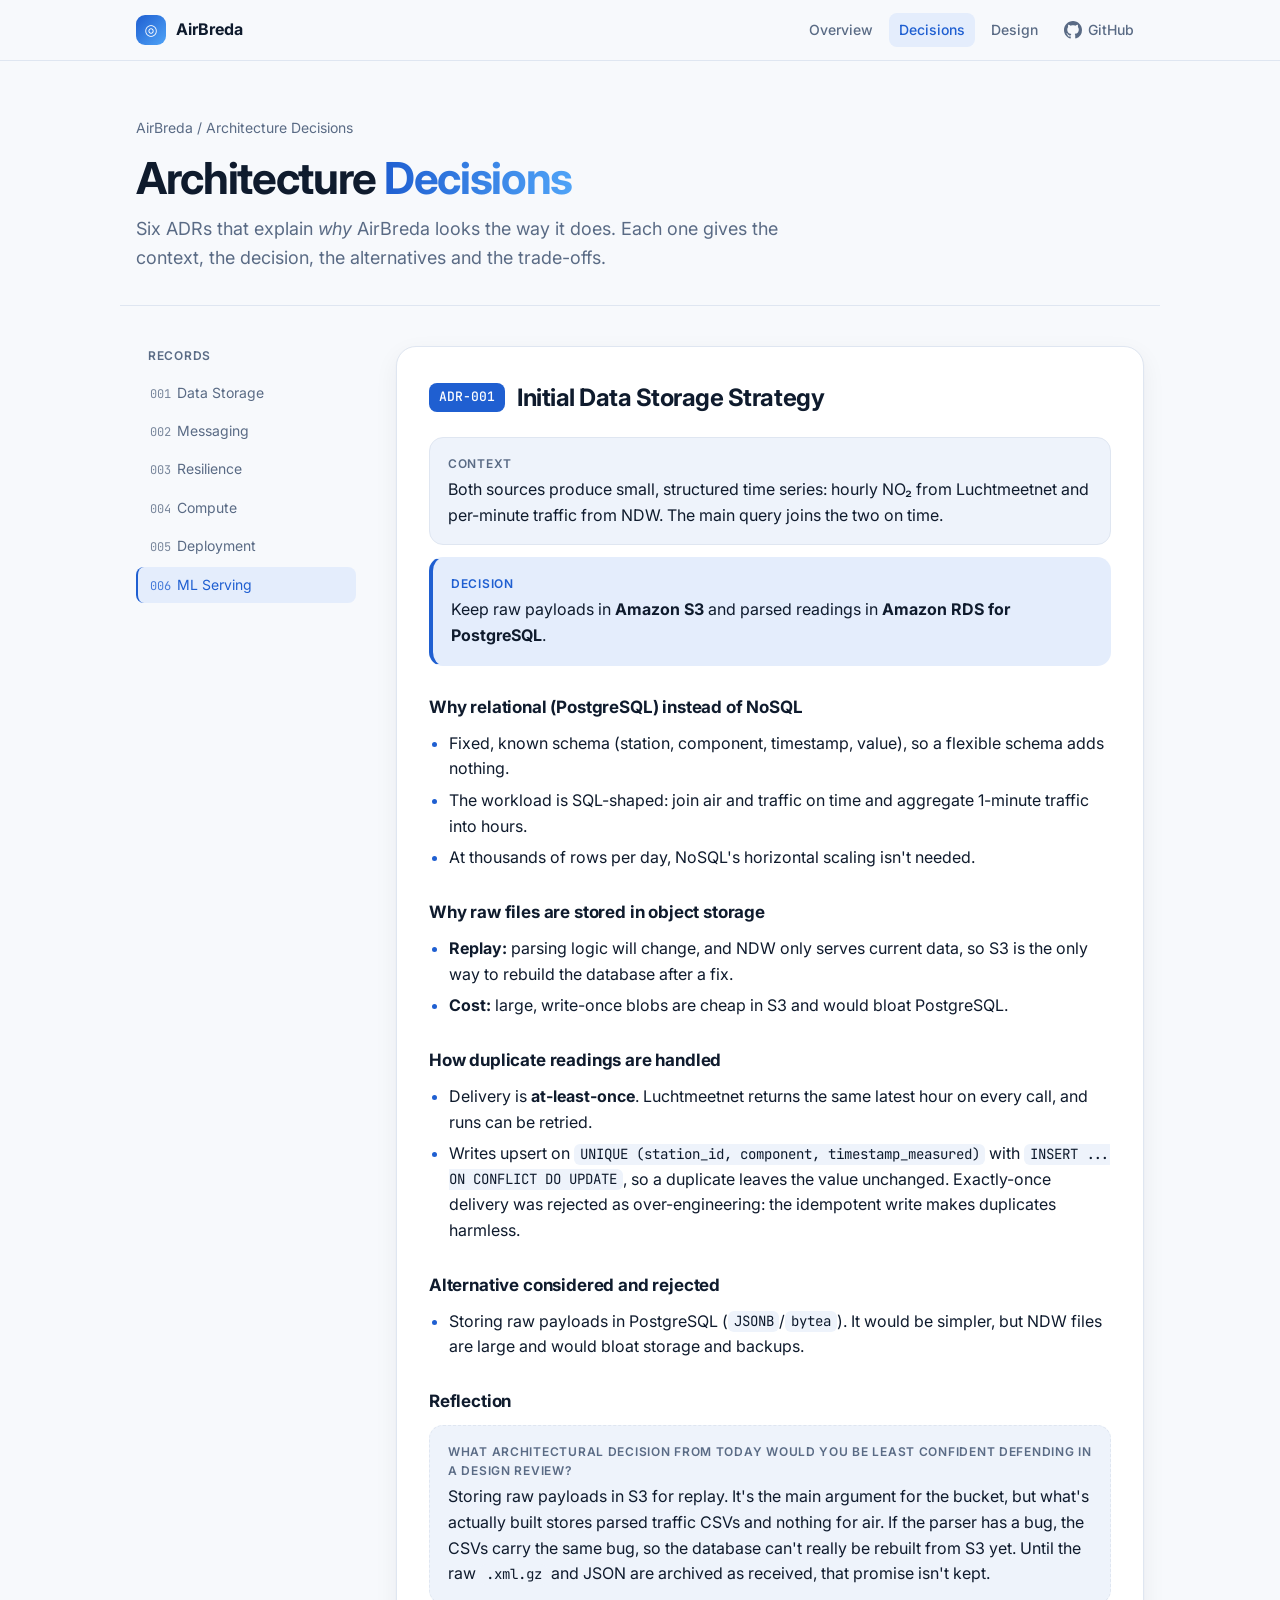
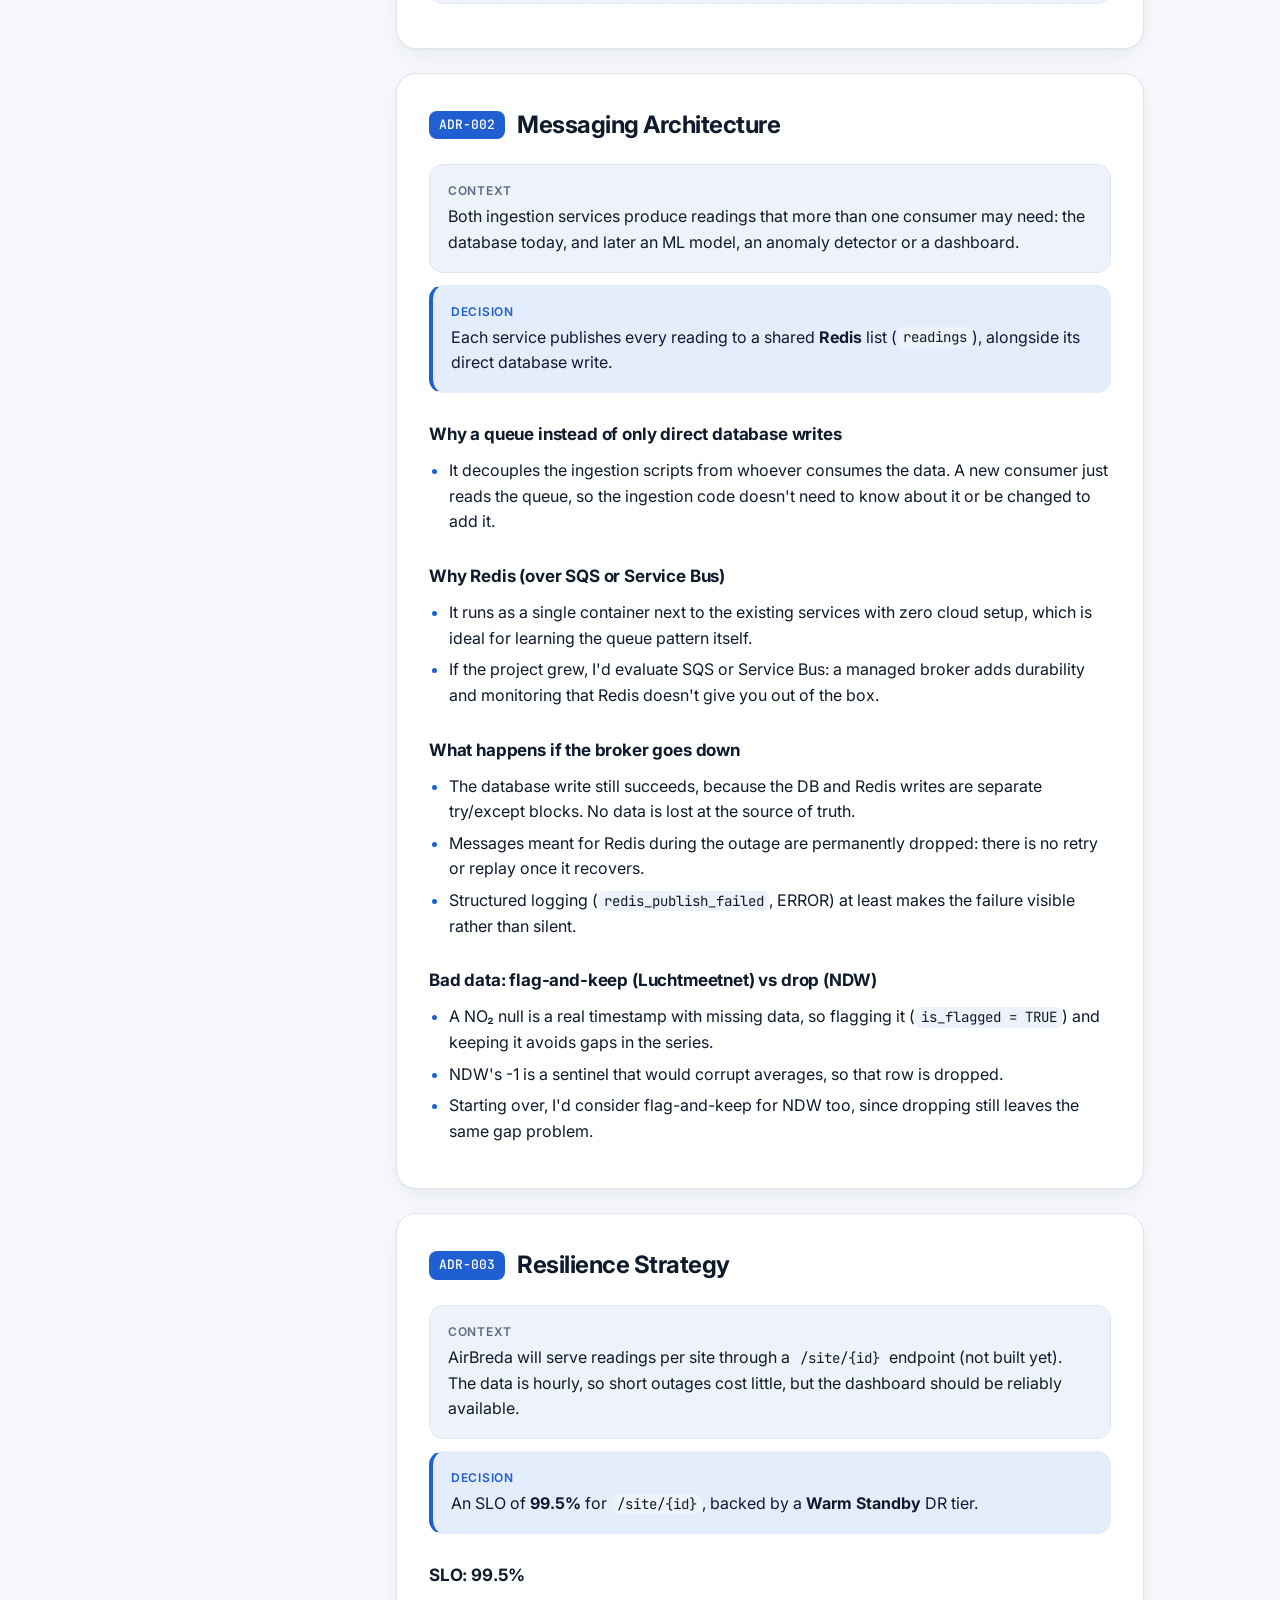
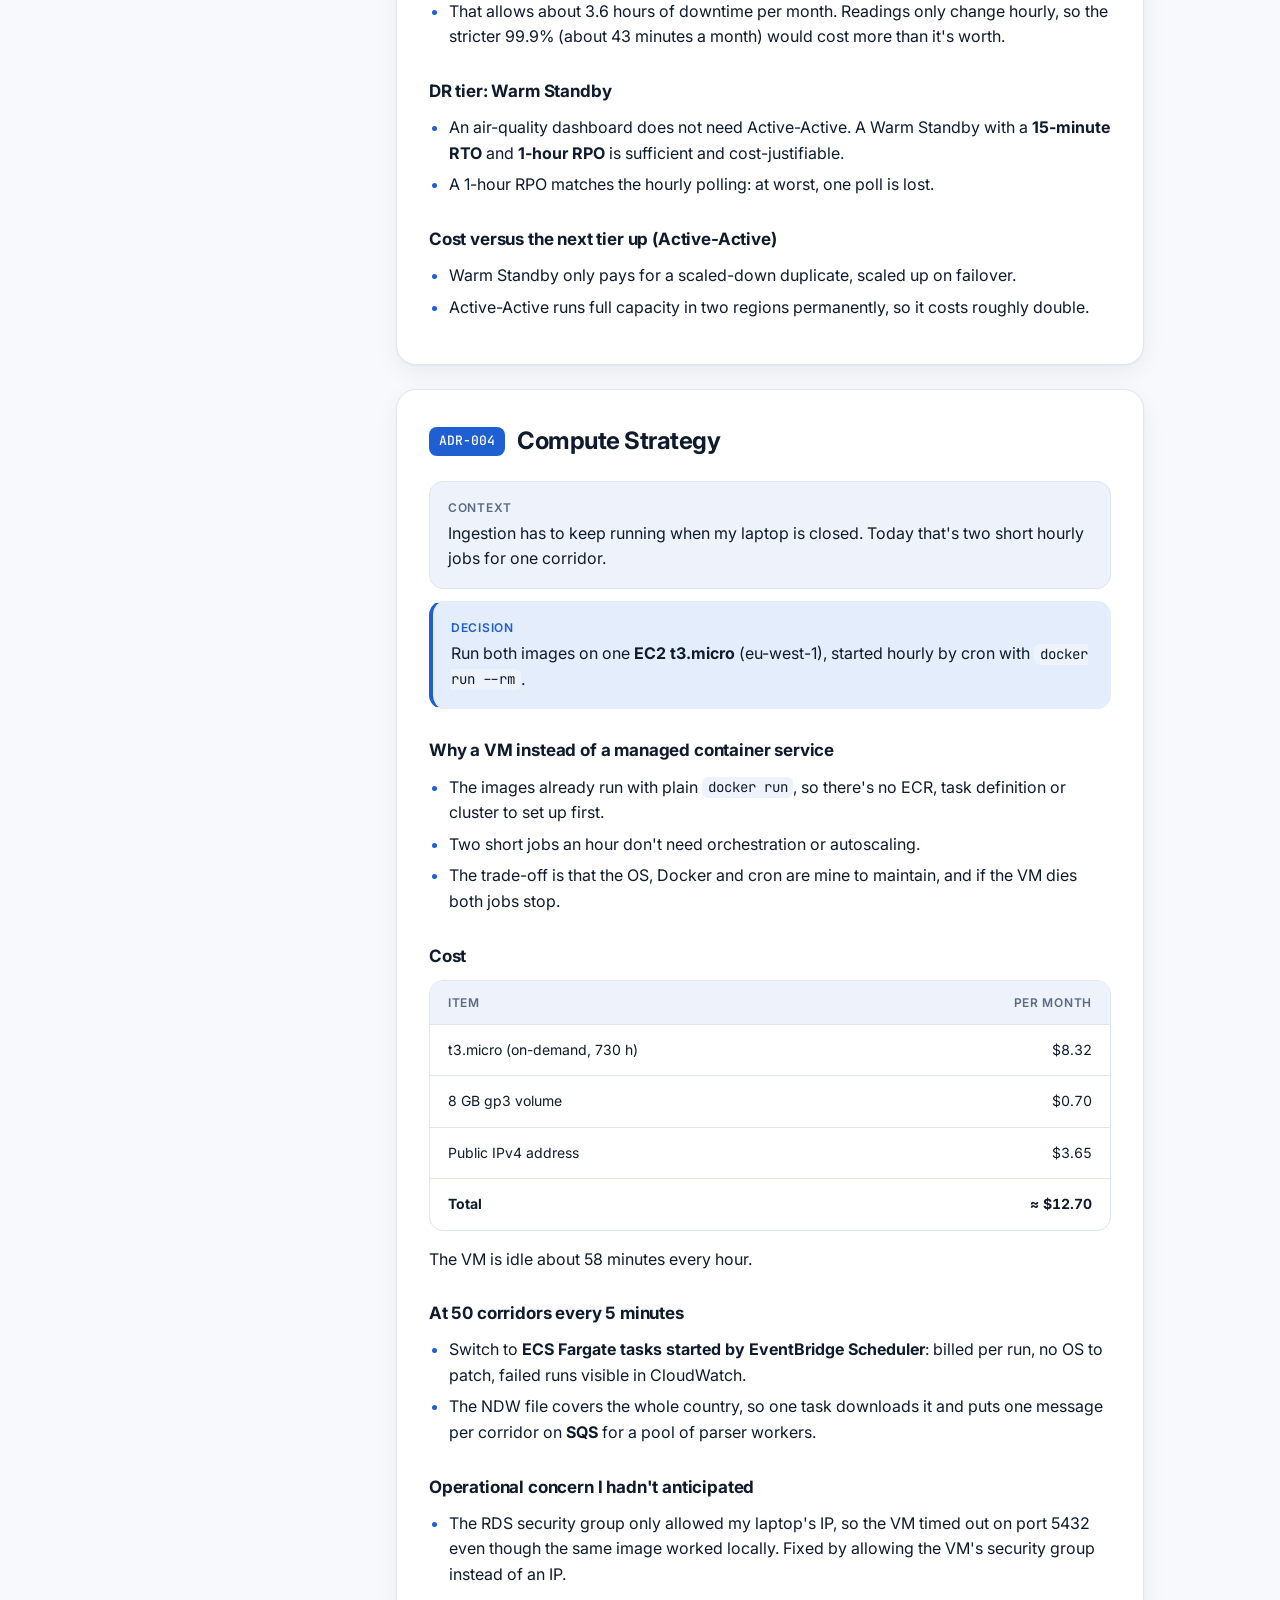
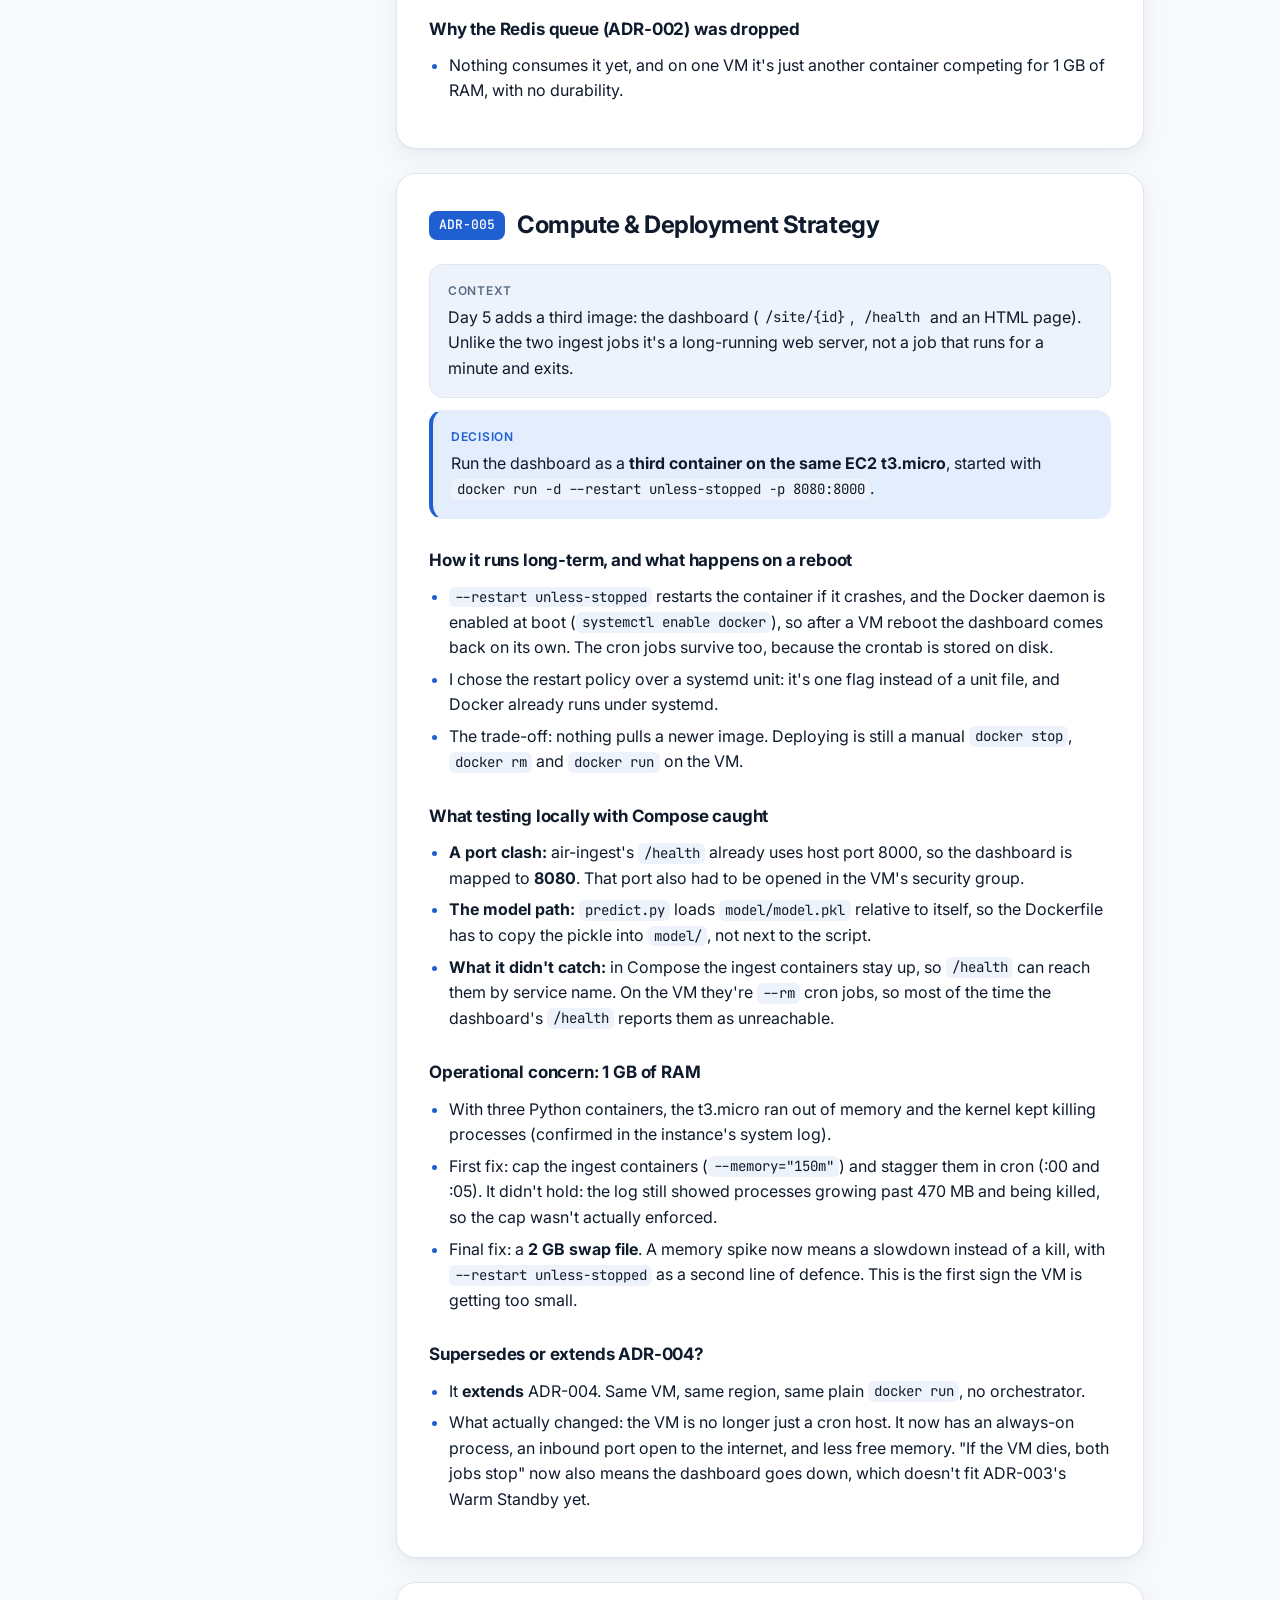
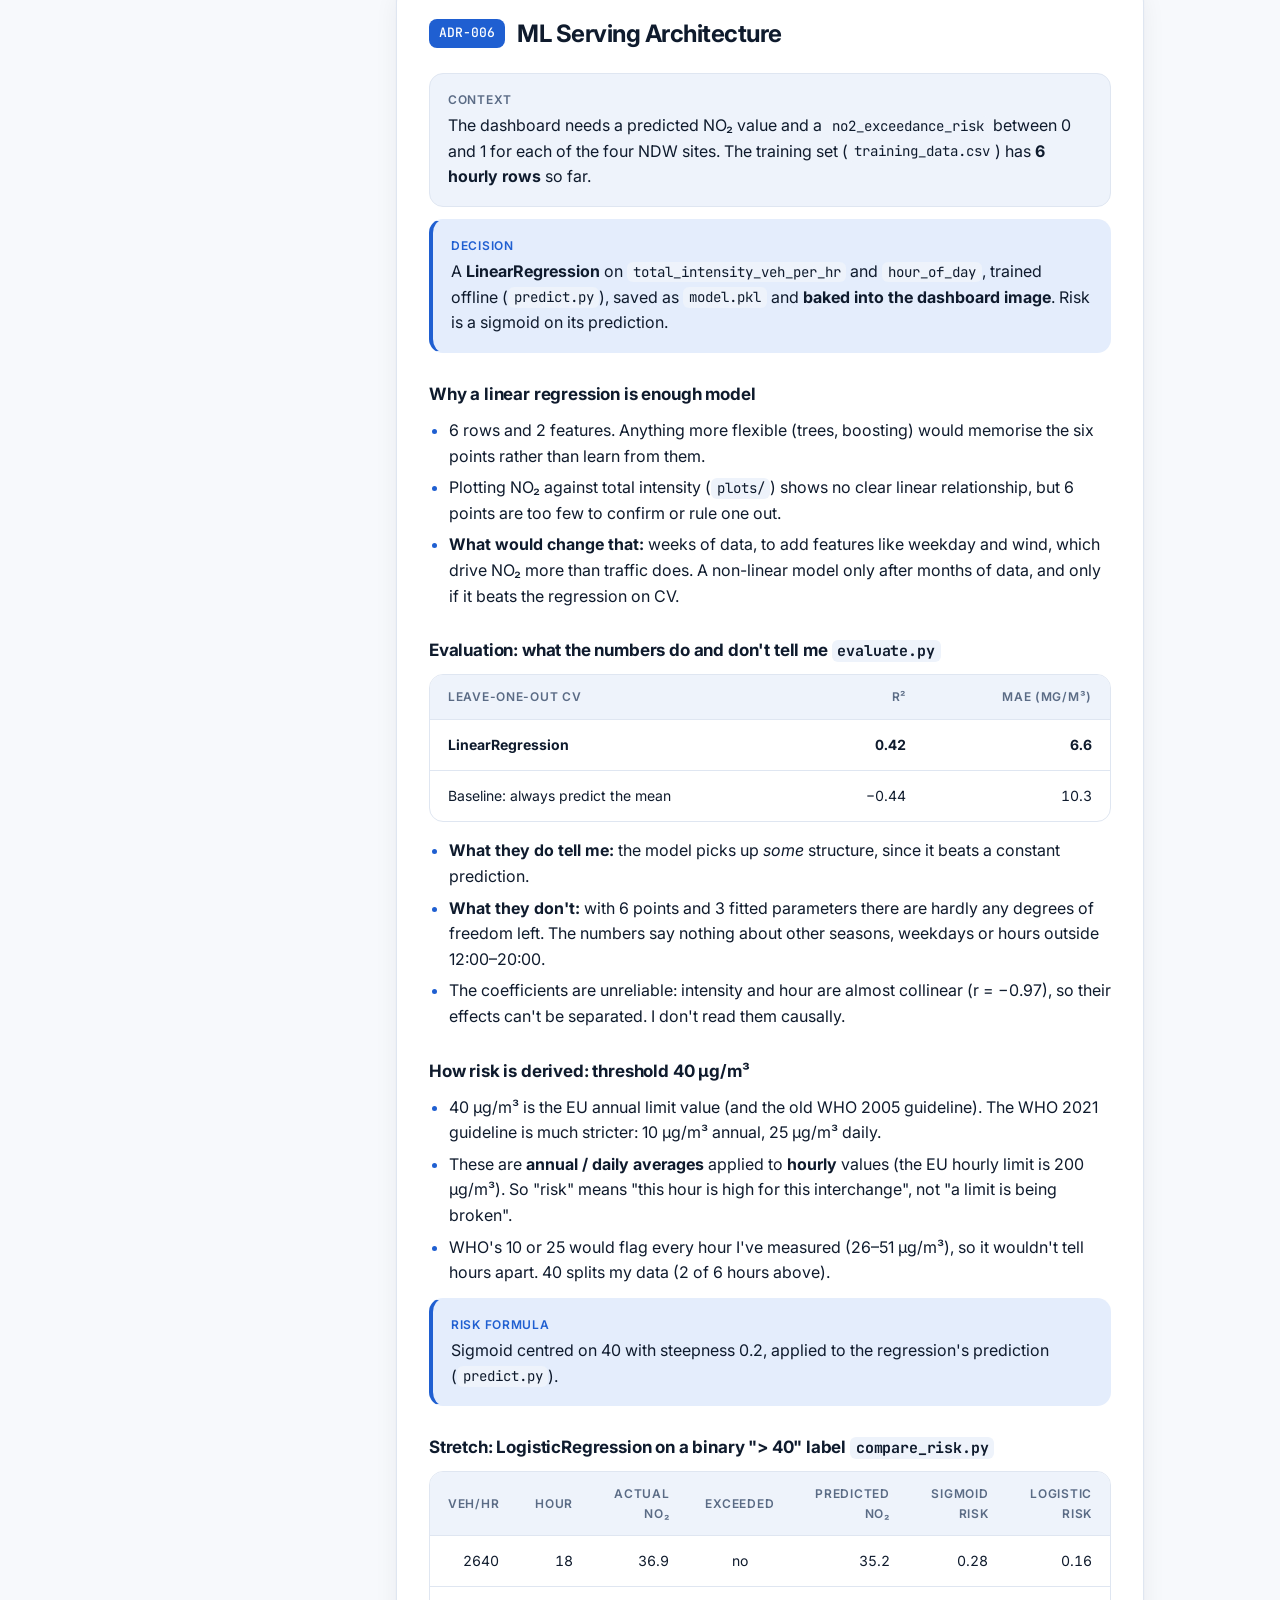
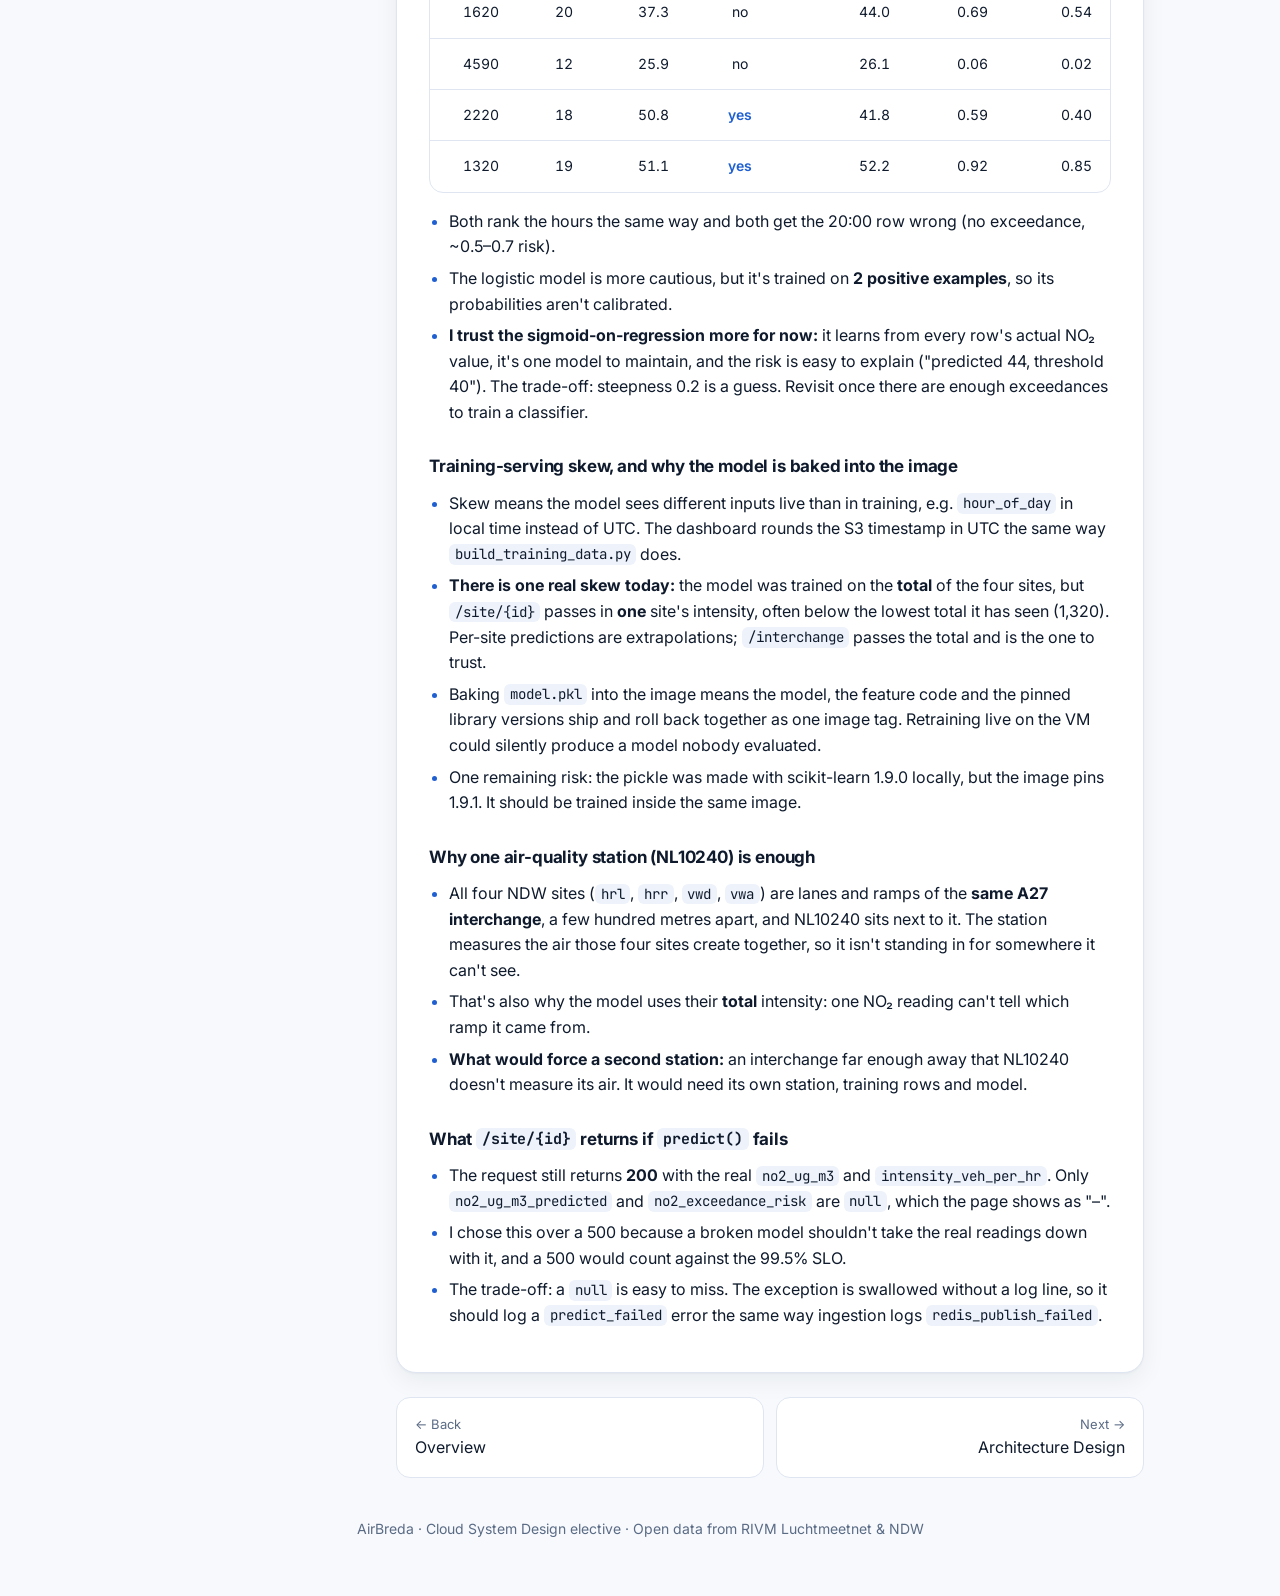
==== commit e9fab79b: "dashboard + docs" ====
--- a/docs/architecture_descisions.html
+++ b/docs/architecture_descisions.html
@@ -237,19 +237,6 @@
         Run the dashboard as a <b>third container on the same EC2 t3.micro</b>, started with
         <code>docker run -d --restart unless-stopped -p 8080:8000</code>.</div>
 
-      <h3>Why the same VM instead of a managed container service</h3>
-      <ul>
-        <li>It's one small FastAPI process serving one interchange to a handful of users. The VM is idle about
-          58 minutes every hour, so it has room.</li>
-        <li>No extra cost: still about <b>$12.70/month</b>. A Fargate service plus a load balancer would add
-          roughly $25–30/month for the same single container.</li>
-        <li>The image runs exactly like the other two, so the deploy is the same <code>docker build</code> /
-          <code>docker run</code> I already know.</li>
-        <li><b>What would change my mind:</b> the 99.5% SLO from ADR-003 actually being missed, needing HTTPS or
-          more than one instance (then <b>ECS Fargate behind an ALB</b>, or App Runner), or the 1 GB of RAM
-          running out once more corridors are added.</li>
-      </ul>
-
       <h3>How it runs long-term, and what happens on a reboot</h3>
       <ul>
         <li><code>--restart unless-stopped</code> restarts the container if it crashes, and the Docker daemon is
@@ -311,12 +298,11 @@
       <ul>
         <li>6 rows and 2 features. Anything more flexible (trees, boosting) would memorise the six points rather
           than learn from them.</li>
-        <li>Plotting NO₂ against total intensity (<code>plots/</code>) doesn't show a linear relationship at all.
-          With 6 points that's most likely too little data or plain noise, so it neither confirms nor rules out a
-          linear model.</li>
-        <li><b>What would change that:</b> a few hundred hours (weeks of data) to add features like weekday and
-          wind, which drive NO₂ more than traffic does. A non-linear model only makes sense with a few thousand
-          hours (several months, covering seasons), and only if it beats the regression on CV.</li>
+        <li>Plotting NO₂ against total intensity (<code>plots/</code>) shows no clear linear relationship,
+          but 6 points are too few to confirm or rule one out.</li>
+        <li><b>What would change that:</b> weeks of data, to add features like weekday and wind, which drive
+          NO₂ more than traffic does. A non-linear model only after months of data, and only if it beats the
+          regression on CV.</li>
       </ul>
 
       <h3>Evaluation: what the numbers do and don't tell me <code>evaluate.py</code></h3>
@@ -334,19 +320,17 @@
           prediction.</li>
         <li><b>What they don't:</b> with 6 points and 3 fitted parameters there are hardly any degrees of freedom
           left. The numbers say nothing about other seasons, weekdays or hours outside 12:00–20:00.</li>
-        <li>The coefficients are unreliable. Intensity and hour are almost collinear (r = −0.97), so their
-          effects can't be separated: hour's coefficient (−3.55) even has the opposite sign of its own
-          correlation with NO₂ (+0.77). I don't read them causally; more data across a wider range of hours and
-          traffic levels should stabilise them.</li>
+        <li>The coefficients are unreliable: intensity and hour are almost collinear (r = −0.97), so their
+          effects can't be separated. I don't read them causally.</li>
       </ul>
 
       <h3>How risk is derived: threshold 40 µg/m³</h3>
       <ul>
         <li>40 µg/m³ is the EU annual limit value (and the old WHO 2005 guideline). The WHO 2021 guideline is
           much stricter: 10 µg/m³ annual, 25 µg/m³ daily.</li>
-        <li>These are <b>annual / daily averages</b>, and I'm applying them to <b>hourly</b> values. A single
-          hour above 40 isn't a legal exceedance; the EU hourly limit is 200 µg/m³. So "risk" here means "this
-          hour is high for this interchange", not "a limit is being broken".</li>
+        <li>These are <b>annual / daily averages</b> applied to <b>hourly</b> values (the EU hourly limit is
+          200 µg/m³). So "risk" means "this hour is high for this interchange", not "a limit is being
+          broken".</li>
         <li>WHO's 10 or 25 would flag every hour I've measured (26–51 µg/m³), so it wouldn't tell hours apart.
           40 splits my data (2 of 6 hours above).</li>
       </ul>
@@ -369,31 +353,26 @@
       </div>
       <ul>
         <li>Both rank the hours the same way and both get the 20:00 row wrong (no exceedance, ~0.5–0.7 risk).</li>
-        <li>The logistic model is more cautious, but it's trained on <b>2 positive examples</b>. Its
-          probabilities aren't really calibrated, and with so few positives it can't learn much.</li>
-        <li><b>I trust the sigmoid-on-regression more for now.</b> The regression uses the actual NO₂ value of
-          every row, not just above/below, so it gets more information from 6 rows. It's also one model to
-          maintain, and the risk is easy to explain ("predicted 44, threshold 40"). The trade-off: steepness 0.2
-          is a guess, not learned from data.</li>
-        <li>Revisit once there are weeks of hourly data with enough exceedances to train and calibrate a
+        <li>The logistic model is more cautious, but it's trained on <b>2 positive examples</b>, so its
+          probabilities aren't calibrated.</li>
+        <li><b>I trust the sigmoid-on-regression more for now:</b> it learns from every row's actual NO₂
+          value, it's one model to maintain, and the risk is easy to explain ("predicted 44, threshold 40").
+          The trade-off: steepness 0.2 is a guess. Revisit once there are enough exceedances to train a
           classifier.</li>
       </ul>
 
       <h3>Training-serving skew, and why the model is baked into the image</h3>
       <ul>
-        <li>Skew means the model sees different inputs live than it saw in training. For example,
-          <code>hour_of_day</code> in local time instead of UTC, or a reading that isn't rounded to the hour. The
-          dashboard rounds the S3 timestamp in UTC the same way <code>build_training_data.py</code> does, to avoid
-          this.</li>
-        <li><b>There is one real skew today:</b> the model was trained on the <b>total</b> of the four sites, but
-          <code>/site/{id}</code> passes in <b>one</b> site's intensity. A single site's flow (300–2,000 veh/hr)
-          is often below the lowest total the model has seen (1,320), so per-site predictions are extrapolations.
-          Fix: pass the total, or retrain per site.</li>
-        <li>Baking <code>model.pkl</code> into the image means the model, the feature code in
-          <code>predict.py</code> and the pinned library versions ship and roll back together as one image tag.
-          Retraining live on the VM could silently produce a different model than the one
-          <code>evaluate.py</code> and <code>tests/test_model.py</code> checked, trained on whatever the database
-          held at that moment.</li>
+        <li>Skew means the model sees different inputs live than in training, e.g. <code>hour_of_day</code>
+          in local time instead of UTC. The dashboard rounds the S3 timestamp in UTC the same way
+          <code>build_training_data.py</code> does.</li>
+        <li><b>There is one real skew today:</b> the model was trained on the <b>total</b> of the four
+          sites, but <code>/site/{id}</code> passes in <b>one</b> site's intensity, often below the lowest
+          total it has seen (1,320). Per-site predictions are extrapolations; <code>/interchange</code>
+          passes the total and is the one to trust.</li>
+        <li>Baking <code>model.pkl</code> into the image means the model, the feature code and the pinned
+          library versions ship and roll back together as one image tag. Retraining live on the VM could
+          silently produce a model nobody evaluated.</li>
         <li>One remaining risk: the pickle was made with scikit-learn 1.9.0 locally, but the image pins 1.9.1. It
           should be trained inside the same image.</li>
       </ul>
@@ -406,9 +385,8 @@
           can't see.</li>
         <li>That's also why the model uses their <b>total</b> intensity: one NO₂ reading can't tell which ramp it
           came from.</li>
-        <li><b>What would force a second station:</b> a second interchange far enough away that its air isn't
-          what NL10240 measures (a different road, or a different wind exposure). It would need its own station,
-          training rows and model, otherwise its predictions are made from another place's air.</li>
+        <li><b>What would force a second station:</b> an interchange far enough away that NL10240 doesn't
+          measure its air. It would need its own station, training rows and model.</li>
       </ul>
 
       <h3>What <code>/site/{id}</code> returns if <code>predict()</code> fails</h3>
@@ -416,9 +394,8 @@
         <li>The request still returns <b>200</b> with the real <code>no2_ug_m3</code> and
           <code>intensity_veh_per_hr</code>. Only <code>no2_ug_m3_predicted</code> and
           <code>no2_exceedance_risk</code> are <code>null</code>, which the page shows as "–".</li>
-        <li>I chose this over a 500 because the measured values are the more important part, and they're fine: a
-          broken model shouldn't take the real readings down with it, and it would count against the 99.5%
-          SLO.</li>
+        <li>I chose this over a 500 because a broken model shouldn't take the real readings down with it,
+          and a 500 would count against the 99.5% SLO.</li>
         <li>The trade-off: a <code>null</code> is easy to miss. The exception is swallowed without a log line, so
           it should log a <code>predict_failed</code> error the same way ingestion logs
           <code>redis_publish_failed</code>.</li>
